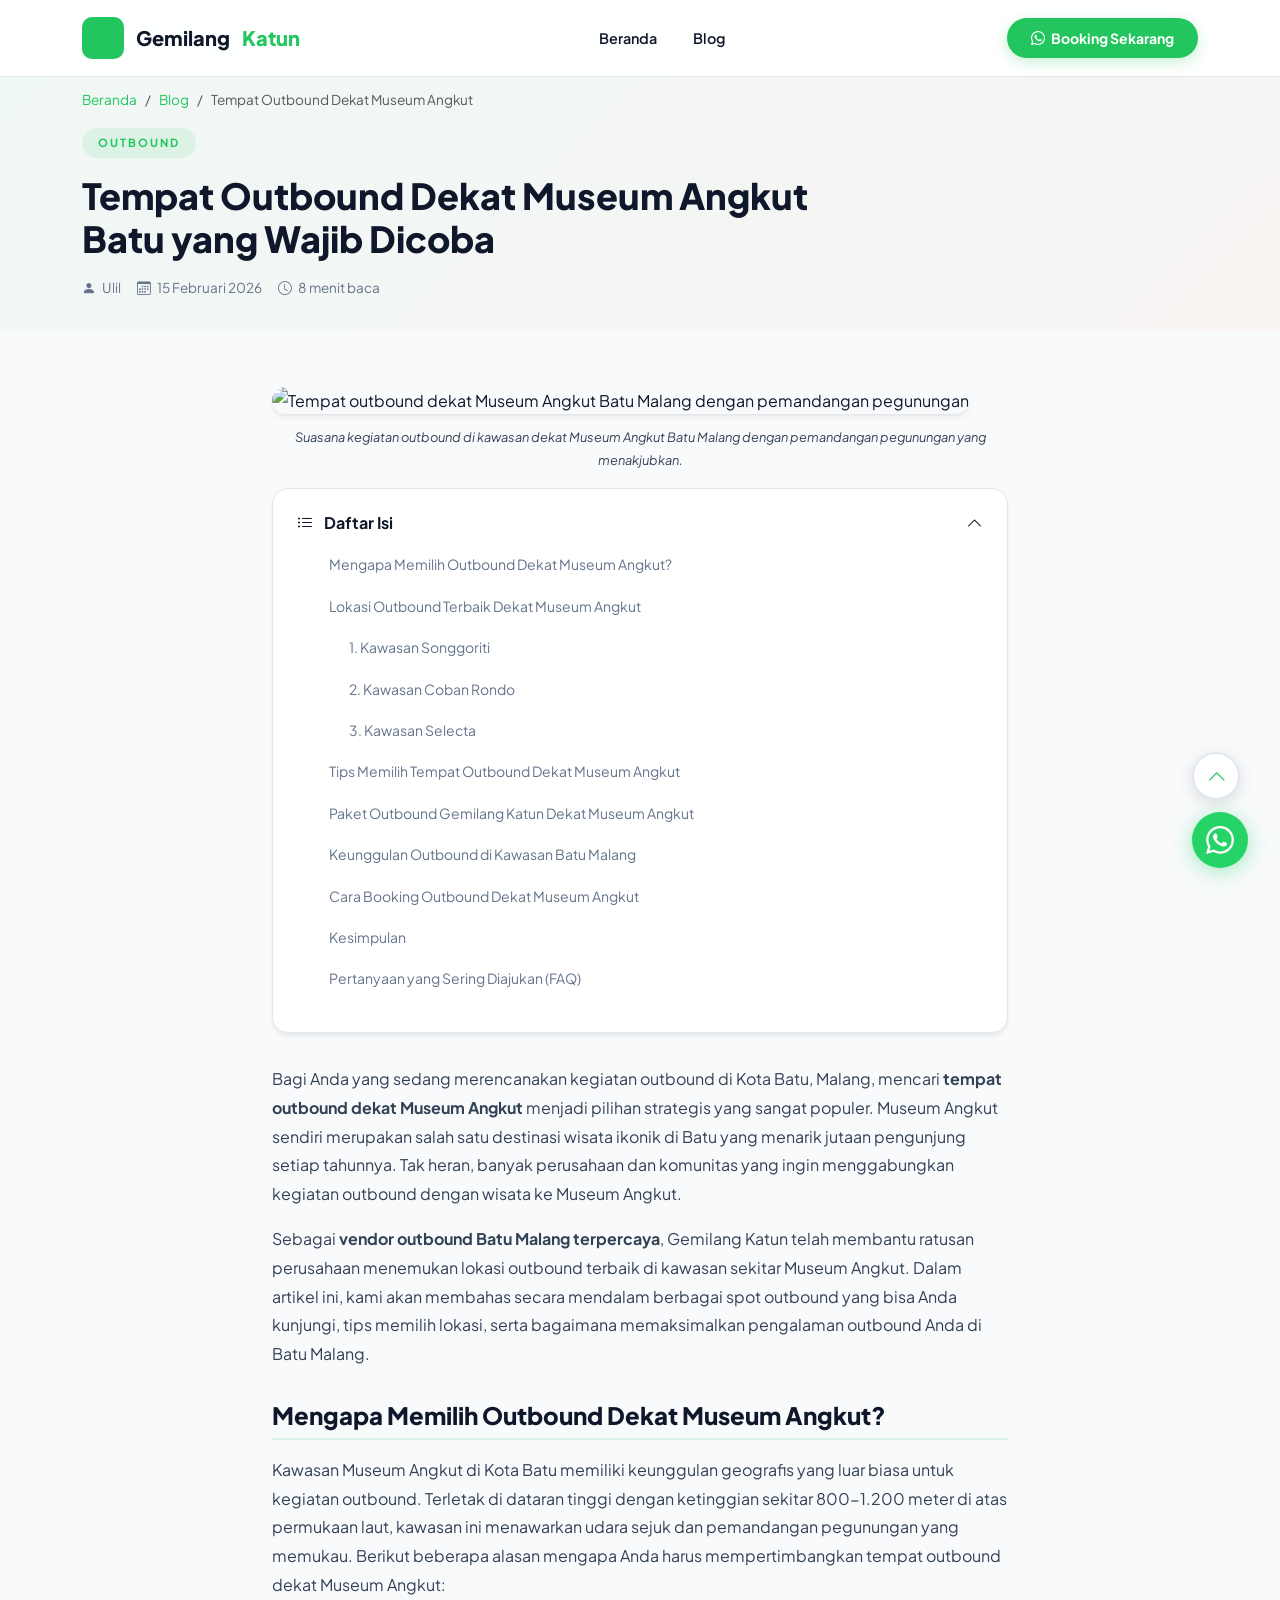
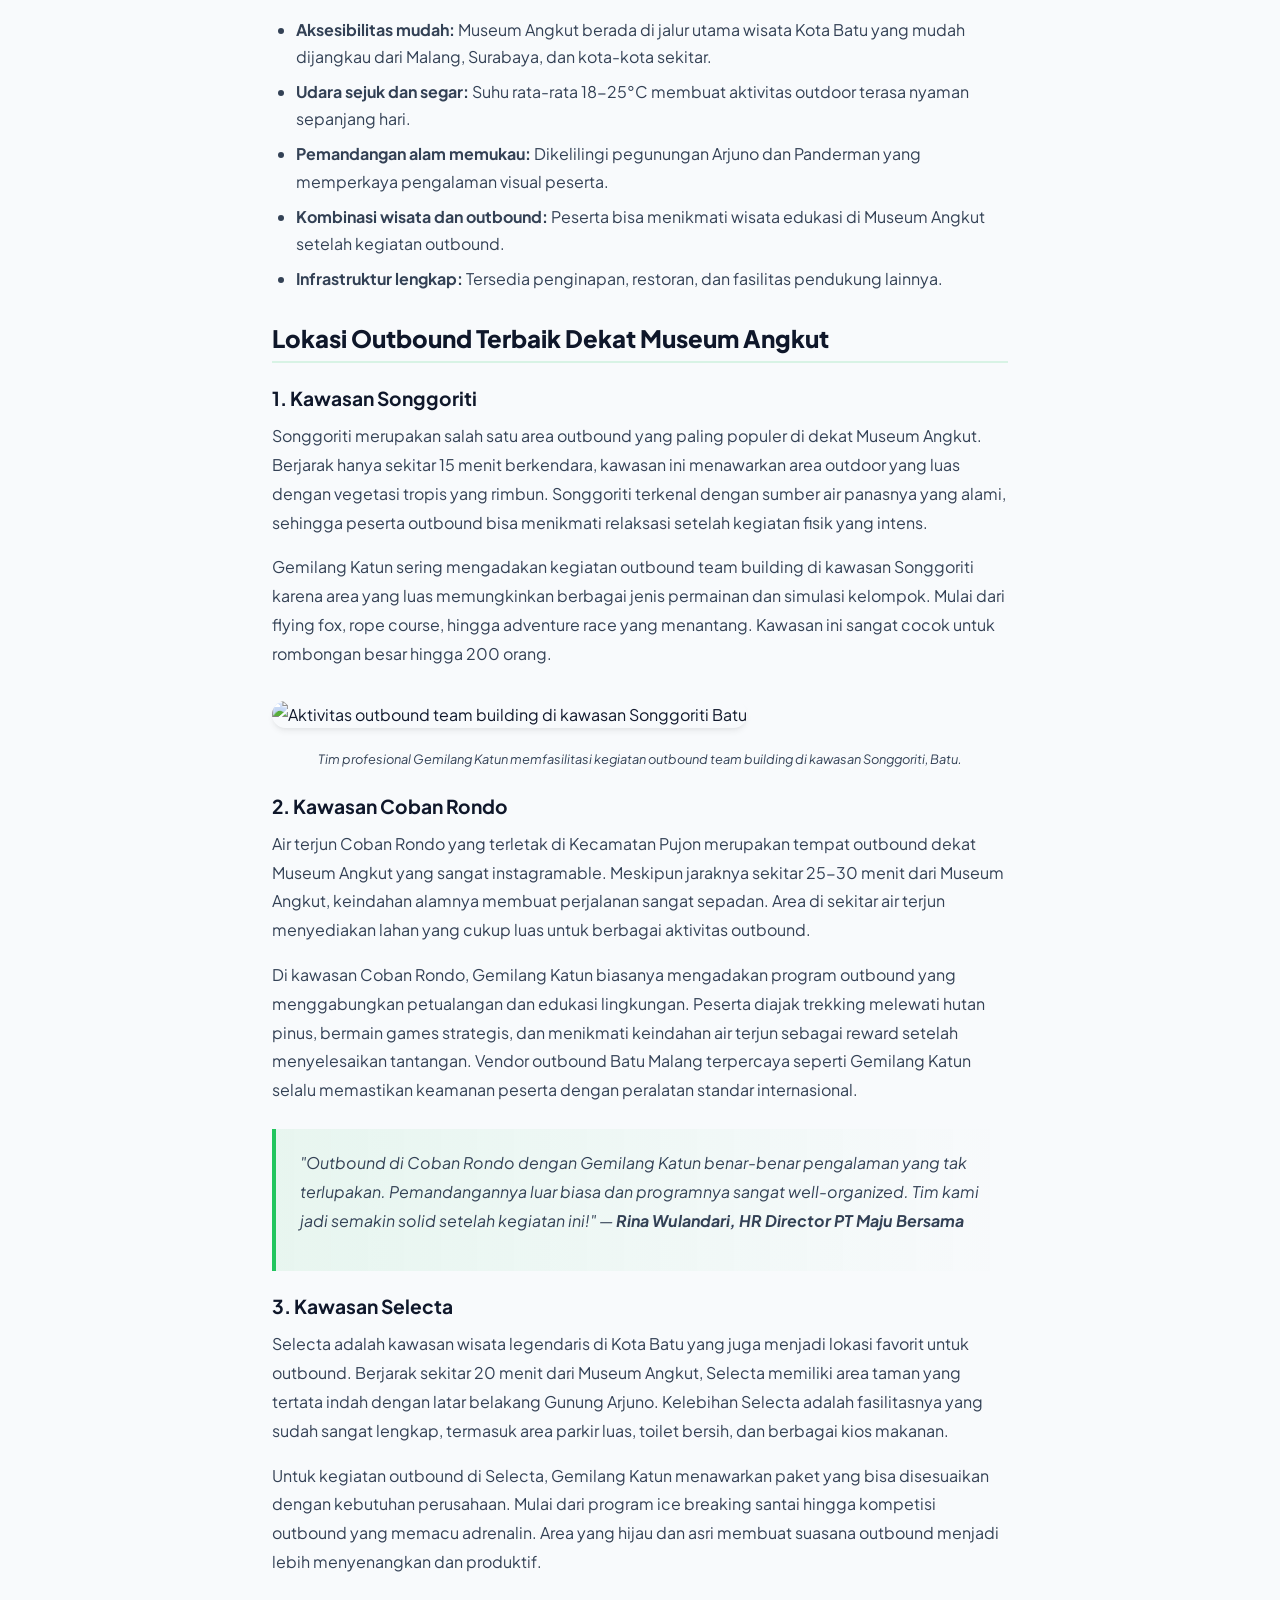
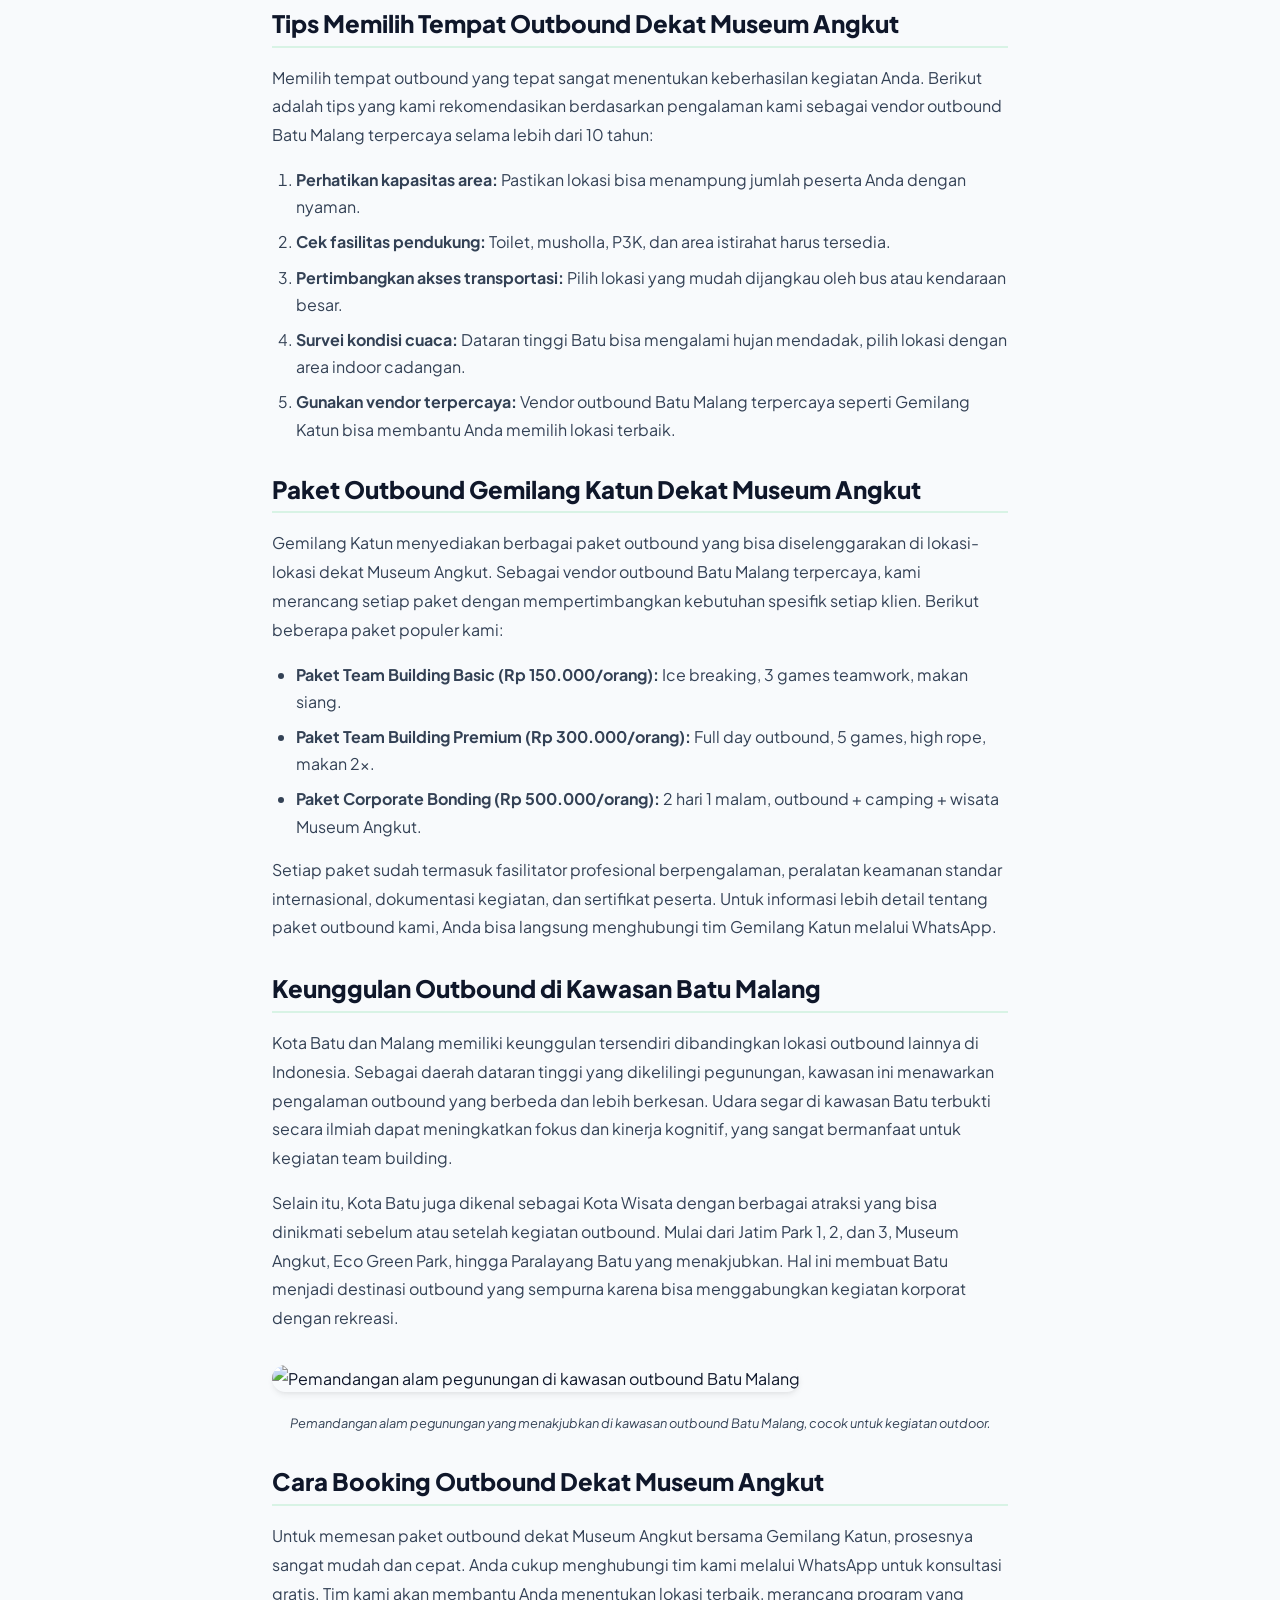
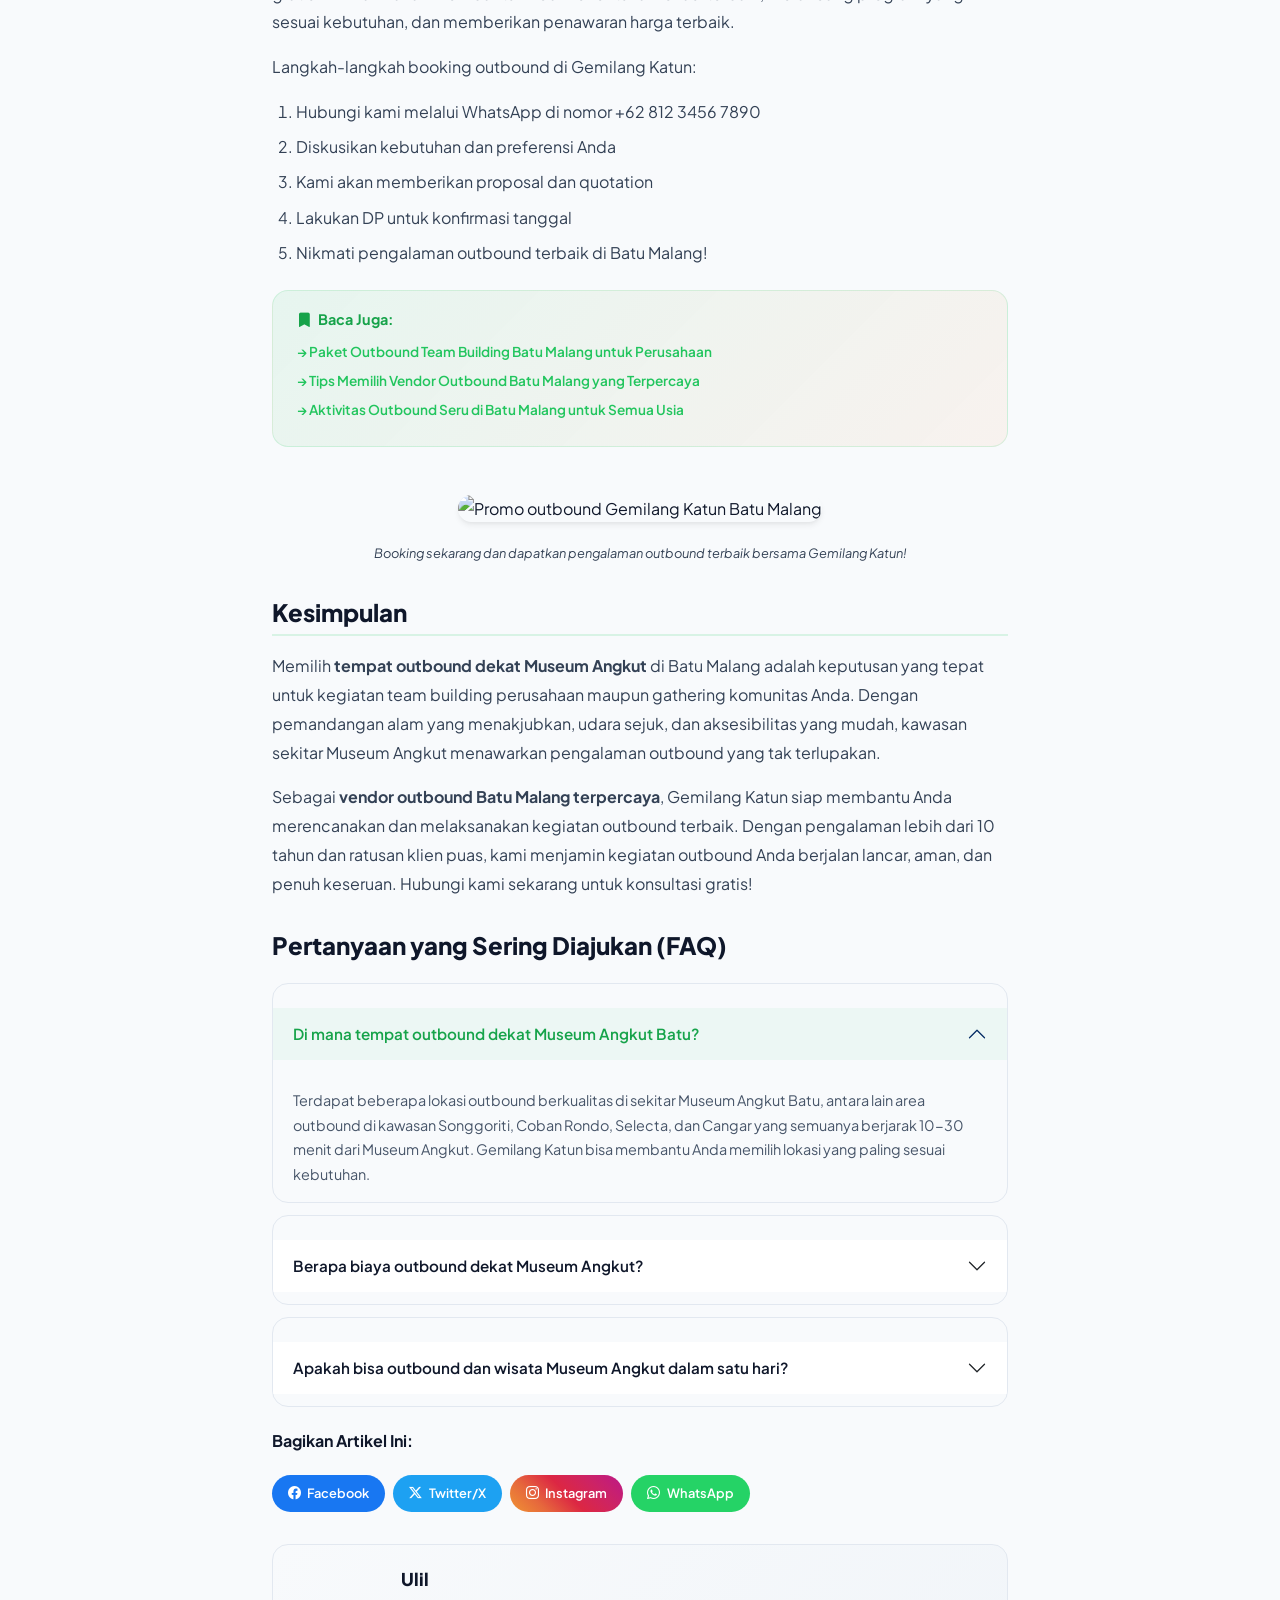
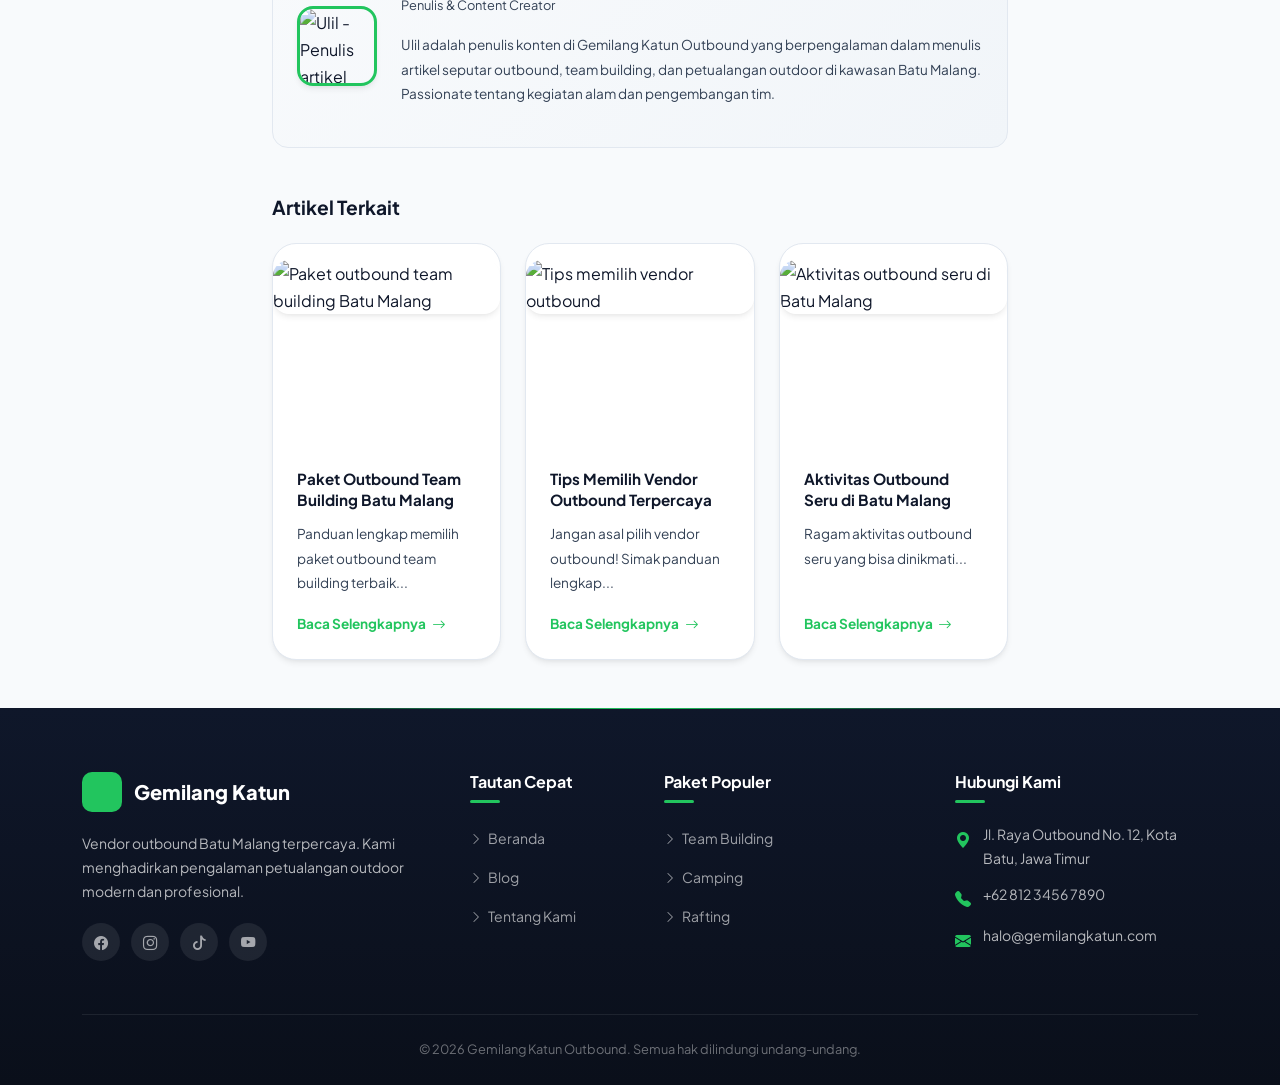
==== artikel-1.html @ aa8f5e23 "Add files via upload" ====
<!DOCTYPE html>
<html lang="id">

<head>
    <meta charset="utf-8" />
    <meta name="viewport" content="width=device-width, initial-scale=1.0" />
    <title>Tempat Outbound Dekat Museum Angkut Batu yang Wajib Dicoba - Gemilang Katun</title>
    <meta name="description"
        content="Temukan tempat outbound dekat Museum Angkut Batu Malang terbaik dengan pemandangan indah, fasilitas lengkap, dan harga terjangkau. Panduan lengkap dari vendor outbound terpercaya." />
    <meta name="keywords"
        content="tempat outbound dekat museum angkut, outbound batu malang, vendor outbound batu malang terpercaya, lokasi outbound batu" />
    <meta name="author" content="Ulil" />
    <meta name="robots" content="index, follow, max-image-preview:large, max-snippet:-1" />
    <link rel="canonical" href="https://www.gemilangkatun.com/artikel-1.html" />

    <meta property="og:type" content="article" />
    <meta property="og:title" content="Tempat Outbound Dekat Museum Angkut Batu yang Wajib Dicoba" />
    <meta property="og:description"
        content="Temukan tempat outbound dekat Museum Angkut Batu Malang terbaik dengan pemandangan indah dan fasilitas lengkap." />
    <meta property="og:url" content="https://www.gemilangkatun.com/artikel-1.html" />
    <meta property="og:site_name" content="Gemilang Katun Outbound" />
    <meta property="og:image"
        content="https://lh3.googleusercontent.com/aida-public/[base64]" />
    <meta property="og:locale" content="id_ID" />
    <meta property="article:published_time" content="2026-02-15" />
    <meta property="article:author" content="Ulil" />
    <meta property="article:section" content="Outbound" />

    <meta name="twitter:card" content="summary_large_image" />
    <meta name="twitter:title" content="Tempat Outbound Dekat Museum Angkut Batu yang Wajib Dicoba" />
    <meta name="twitter:description" content="Temukan tempat outbound dekat Museum Angkut Batu Malang terbaik." />

    <link rel="icon" type="image/svg+xml"
        href="data:image/svg+xml,<svg xmlns='http://www.w3.org/2000/svg' viewBox='0 0 100 100'><rect rx='20' width='100' height='100' fill='%2322c55e'/><text x='50' y='72' font-size='60' text-anchor='middle' fill='white' font-family='sans-serif' font-weight='bold'>GK</text></svg>" />
    <link rel="preconnect" href="https://fonts.googleapis.com" />
    <link rel="preconnect" href="https://fonts.gstatic.com" crossorigin />
    <link href="https://cdn.jsdelivr.net/npm/bootstrap@5.3.3/dist/css/bootstrap.min.css" rel="stylesheet" />
    <link href="https://cdn.jsdelivr.net/npm/bootstrap-icons@1.11.3/font/bootstrap-icons.min.css" rel="stylesheet" />
    <link href="https://fonts.googleapis.com/css2?family=Plus+Jakarta+Sans:wght@400;500;600;700;800&display=swap"
        rel="stylesheet" />
    <link href="style.css" rel="stylesheet" />

    <script type="application/ld+json">
    {
        "@context": "https://schema.org",
        "@type": "Article",
        "headline": "Tempat Outbound Dekat Museum Angkut Batu yang Wajib Dicoba",
        "description": "Temukan tempat outbound dekat Museum Angkut Batu Malang terbaik dengan pemandangan indah, fasilitas lengkap, dan harga terjangkau.",
        "image": "https://lh3.googleusercontent.com/aida-public/[base64]",
        "author": {"@type": "Person", "name": "Ulil"},
        "publisher": {
            "@type": "Organization",
            "name": "Gemilang Katun Outbound",
            "logo": {"@type": "ImageObject", "url": "https://www.gemilangkatun.com/logo.png"}
        },
        "datePublished": "2026-02-15",
        "dateModified": "2026-03-01",
        "mainEntityOfPage": {"@type": "WebPage", "@id": "https://www.gemilangkatun.com/artikel-1.html"}
    }
    </script>
    <script type="application/ld+json">
    {
        "@context": "https://schema.org",
        "@type": "FAQPage",
        "mainEntity": [
            {"@type": "Question", "name": "Di mana tempat outbound dekat Museum Angkut Batu?", "acceptedAnswer": {"@type": "Answer", "text": "Terdapat beberapa lokasi outbound berkualitas di sekitar Museum Angkut Batu, antara lain area outbound di kawasan Songgoriti, Coban Rondo, Selecta, dan Cangar yang semuanya berjarak 10-30 menit dari Museum Angkut."}},
            {"@type": "Question", "name": "Berapa biaya outbound dekat Museum Angkut?", "acceptedAnswer": {"@type": "Answer", "text": "Biaya outbound bervariasi mulai Rp 150.000 - Rp 500.000 per orang tergantung paket dan fasilitas yang dipilih. Gemilang Katun menyediakan paket custom sesuai budget Anda."}},
            {"@type": "Question", "name": "Apakah bisa outbound dan wisata Museum Angkut dalam satu hari?", "acceptedAnswer": {"@type": "Answer", "text": "Sangat bisa! Anda dapat menggabungkan kegiatan outbound di pagi hari dan kunjungan ke Museum Angkut di sore hari. Gemilang Katun bisa mengatur itinerary lengkap untuk Anda."}}
        ]
    }
    </script>
    <script type="application/ld+json">
    {
        "@context": "https://schema.org",
        "@type": "BreadcrumbList",
        "itemListElement": [
            {"@type": "ListItem", "position": 1, "name": "Beranda", "item": "https://www.gemilangkatun.com/"},
            {"@type": "ListItem", "position": 2, "name": "Blog", "item": "https://www.gemilangkatun.com/blog.html"},
            {"@type": "ListItem", "position": 3, "name": "Tempat Outbound Dekat Museum Angkut Batu"}
        ]
    }
    </script>
</head>

<body>
    <!-- NAVBAR -->
    <nav class="navbar navbar-expand-lg navbar-light navbar-custom fixed-top" id="mainNavbar">
        <div class="container">
            <a class="navbar-brand navbar-brand-custom" href="index.html">
                <span class="navbar-brand-icon"><i class="bi bi-mountain"></i></span>
                Gemilang <span class="brand-accent">Katun</span>
            </a>
            <button class="navbar-toggler border-0" type="button" data-bs-toggle="collapse" data-bs-target="#navbarNav">
                <span class="navbar-toggler-icon"></span>
            </button>
            <div class="collapse navbar-collapse justify-content-center" id="navbarNav">
                <ul class="navbar-nav gap-1">
                    <li class="nav-item"><a class="nav-link" href="index.html">Beranda</a></li>
                    <li class="nav-item"><a class="nav-link" href="blog.html">Blog</a></li>
                </ul>
            </div>
            <div class="d-none d-lg-block">
                <a href="https://wa.me/6281234567890?text=Halo%20Gemilang%20Katun%2C%20saya%20ingin%20booking%20outbound"
                    class="btn btn-booking" target="_blank" rel="noopener"><i class="bi bi-whatsapp me-1"></i> Booking
                    Sekarang</a>
            </div>
        </div>
    </nav>

    <!-- BREADCRUMB -->
    <section class="article-header-section">
        <div class="container">
            <nav aria-label="breadcrumb">
                <ol class="breadcrumb mb-3" style="font-size:.85rem;">
                    <li class="breadcrumb-item"><a href="index.html" style="color:var(--primary);">Beranda</a></li>
                    <li class="breadcrumb-item"><a href="blog.html" style="color:var(--primary);">Blog</a></li>
                    <li class="breadcrumb-item active" aria-current="page">Tempat Outbound Dekat Museum Angkut</li>
                </ol>
            </nav>
            <span class="section-label">OUTBOUND</span>
            <h1 class="section-title" style="font-size:2.25rem;max-width:800px;">Tempat Outbound Dekat Museum Angkut
                Batu yang Wajib Dicoba</h1>
            <div class="d-flex flex-wrap align-items-center gap-3 mt-3"
                style="font-size:.85rem;color:var(--text-muted);">
                <span><i class="bi bi-person-fill me-1"></i> Ulil</span>
                <span><i class="bi bi-calendar3 me-1"></i> 15 Februari 2026</span>
                <span><i class="bi bi-clock me-1"></i> 8 menit baca</span>
            </div>
        </div>
    </section>

    <!-- ARTICLE CONTENT -->
    <article class="article-content">
        <div class="container">
            <div class="row justify-content-center">
                <div class="col-lg-8">
                    <!-- Featured Image -->
                    <img src="https://lh3.googleusercontent.com/aida-public/[base64]"
                        alt="Tempat outbound dekat Museum Angkut Batu Malang dengan pemandangan pegunungan"
                        class="article-featured-img w-100 mb-2" loading="eager" width="800" height="480" />
                    <p class="article-img-desc">Suasana kegiatan outbound di kawasan dekat Museum Angkut Batu Malang
                        dengan pemandangan pegunungan yang menakjubkan.</p>

                    <!-- TOC -->
                    <div class="toc-wrapper">
                        <button class="toc-toggle" type="button" data-bs-toggle="collapse" data-bs-target="#tocContent"
                            aria-expanded="true">
                            <span><i class="bi bi-list-ul me-2"></i> Daftar Isi</span>
                            <i class="bi bi-chevron-up"></i>
                        </button>
                        <div class="collapse show" id="tocContent">
                            <ul class="toc-list" id="tocList"></ul>
                        </div>
                    </div>

                    <!-- Konten Artikel -->
                    <p>Bagi Anda yang sedang merencanakan kegiatan outbound di Kota Batu, Malang, mencari <strong>tempat
                            outbound dekat Museum Angkut</strong> menjadi pilihan strategis yang sangat populer. Museum
                        Angkut sendiri merupakan salah satu destinasi wisata ikonik di Batu yang menarik jutaan
                        pengunjung setiap tahunnya. Tak heran, banyak perusahaan dan komunitas yang ingin menggabungkan
                        kegiatan outbound dengan wisata ke Museum Angkut.</p>

                    <p>Sebagai <strong>vendor outbound Batu Malang terpercaya</strong>, Gemilang Katun telah membantu
                        ratusan perusahaan menemukan lokasi outbound terbaik di kawasan sekitar Museum Angkut. Dalam
                        artikel ini, kami akan membahas secara mendalam berbagai spot outbound yang bisa Anda kunjungi,
                        tips memilih lokasi, serta bagaimana memaksimalkan pengalaman outbound Anda di Batu Malang.</p>

                    <h2 id="mengapa-outbound-dekat-museum-angkut">Mengapa Memilih Outbound Dekat Museum Angkut?</h2>

                    <p>Kawasan Museum Angkut di Kota Batu memiliki keunggulan geografis yang luar biasa untuk kegiatan
                        outbound. Terletak di dataran tinggi dengan ketinggian sekitar 800-1.200 meter di atas permukaan
                        laut, kawasan ini menawarkan udara sejuk dan pemandangan pegunungan yang memukau. Berikut
                        beberapa alasan mengapa Anda harus mempertimbangkan tempat outbound dekat Museum Angkut:</p>

                    <ul>
                        <li><strong>Aksesibilitas mudah:</strong> Museum Angkut berada di jalur utama wisata Kota Batu
                            yang mudah dijangkau dari Malang, Surabaya, dan kota-kota sekitar.</li>
                        <li><strong>Udara sejuk dan segar:</strong> Suhu rata-rata 18-25°C membuat aktivitas outdoor
                            terasa nyaman sepanjang hari.</li>
                        <li><strong>Pemandangan alam memukau:</strong> Dikelilingi pegunungan Arjuno dan Panderman yang
                            memperkaya pengalaman visual peserta.</li>
                        <li><strong>Kombinasi wisata dan outbound:</strong> Peserta bisa menikmati wisata edukasi di
                            Museum Angkut setelah kegiatan outbound.</li>
                        <li><strong>Infrastruktur lengkap:</strong> Tersedia penginapan, restoran, dan fasilitas
                            pendukung lainnya.</li>
                    </ul>

                    <h2 id="lokasi-outbound-terbaik">Lokasi Outbound Terbaik Dekat Museum Angkut</h2>

                    <h3 id="kawasan-songgoriti">1. Kawasan Songgoriti</h3>

                    <p>Songgoriti merupakan salah satu area outbound yang paling populer di dekat Museum Angkut.
                        Berjarak hanya sekitar 15 menit berkendara, kawasan ini menawarkan area outdoor yang luas dengan
                        vegetasi tropis yang rimbun. Songgoriti terkenal dengan sumber air panasnya yang alami, sehingga
                        peserta outbound bisa menikmati relaksasi setelah kegiatan fisik yang intens.</p>

                    <p>Gemilang Katun sering mengadakan kegiatan outbound team building di kawasan Songgoriti karena
                        area yang luas memungkinkan berbagai jenis permainan dan simulasi kelompok. Mulai dari flying
                        fox, rope course, hingga adventure race yang menantang. Kawasan ini sangat cocok untuk rombongan
                        besar hingga 200 orang.</p>

                    <img src="https://lh3.googleusercontent.com/aida-public/[base64]"
                        alt="Aktivitas outbound team building di kawasan Songgoriti Batu" class="w-100" loading="lazy"
                        width="800" height="400" />
                    <p class="article-img-desc">Tim profesional Gemilang Katun memfasilitasi kegiatan outbound team
                        building di kawasan Songgoriti, Batu.</p>

                    <h3 id="kawasan-coban-rondo">2. Kawasan Coban Rondo</h3>

                    <p>Air terjun Coban Rondo yang terletak di Kecamatan Pujon merupakan tempat outbound dekat Museum
                        Angkut yang sangat instagramable. Meskipun jaraknya sekitar 25-30 menit dari Museum Angkut,
                        keindahan alamnya membuat perjalanan sangat sepadan. Area di sekitar air terjun menyediakan
                        lahan yang cukup luas untuk berbagai aktivitas outbound.</p>

                    <p>Di kawasan Coban Rondo, Gemilang Katun biasanya mengadakan program outbound yang menggabungkan
                        petualangan dan edukasi lingkungan. Peserta diajak trekking melewati hutan pinus, bermain games
                        strategis, dan menikmati keindahan air terjun sebagai reward setelah menyelesaikan tantangan.
                        Vendor outbound Batu Malang terpercaya seperti Gemilang Katun selalu memastikan keamanan peserta
                        dengan peralatan standar internasional.</p>

                    <blockquote>
                        <p>"Outbound di Coban Rondo dengan Gemilang Katun benar-benar pengalaman yang tak terlupakan.
                            Pemandangannya luar biasa dan programnya sangat well-organized. Tim kami jadi semakin solid
                            setelah kegiatan ini!" — <strong>Rina Wulandari, HR Director PT Maju Bersama</strong></p>
                    </blockquote>

                    <h3 id="kawasan-selecta">3. Kawasan Selecta</h3>

                    <p>Selecta adalah kawasan wisata legendaris di Kota Batu yang juga menjadi lokasi favorit untuk
                        outbound. Berjarak sekitar 20 menit dari Museum Angkut, Selecta memiliki area taman yang tertata
                        indah dengan latar belakang Gunung Arjuno. Kelebihan Selecta adalah fasilitasnya yang sudah
                        sangat lengkap, termasuk area parkir luas, toilet bersih, dan berbagai kios makanan.</p>

                    <p>Untuk kegiatan outbound di Selecta, Gemilang Katun menawarkan paket yang bisa disesuaikan dengan
                        kebutuhan perusahaan. Mulai dari program ice breaking santai hingga kompetisi outbound yang
                        memacu adrenalin. Area yang hijau dan asri membuat suasana outbound menjadi lebih menyenangkan
                        dan produktif.</p>

                    <h2 id="tips-memilih-tempat-outbound">Tips Memilih Tempat Outbound Dekat Museum Angkut</h2>

                    <p>Memilih tempat outbound yang tepat sangat menentukan keberhasilan kegiatan Anda. Berikut adalah
                        tips yang kami rekomendasikan berdasarkan pengalaman kami sebagai vendor outbound Batu Malang
                        terpercaya selama lebih dari 10 tahun:</p>

                    <ol>
                        <li><strong>Perhatikan kapasitas area:</strong> Pastikan lokasi bisa menampung jumlah peserta
                            Anda dengan nyaman.</li>
                        <li><strong>Cek fasilitas pendukung:</strong> Toilet, musholla, P3K, dan area istirahat harus
                            tersedia.</li>
                        <li><strong>Pertimbangkan akses transportasi:</strong> Pilih lokasi yang mudah dijangkau oleh
                            bus atau kendaraan besar.</li>
                        <li><strong>Survei kondisi cuaca:</strong> Dataran tinggi Batu bisa mengalami hujan mendadak,
                            pilih lokasi dengan area indoor cadangan.</li>
                        <li><strong>Gunakan vendor terpercaya:</strong> Vendor outbound Batu Malang terpercaya seperti
                            Gemilang Katun bisa membantu Anda memilih lokasi terbaik.</li>
                    </ol>

                    <h2 id="paket-outbound-gemilang-katun">Paket Outbound Gemilang Katun Dekat Museum Angkut</h2>

                    <p>Gemilang Katun menyediakan berbagai paket outbound yang bisa diselenggarakan di lokasi-lokasi
                        dekat Museum Angkut. Sebagai vendor outbound Batu Malang terpercaya, kami merancang setiap paket
                        dengan mempertimbangkan kebutuhan spesifik setiap klien. Berikut beberapa paket populer kami:
                    </p>

                    <ul>
                        <li><strong>Paket Team Building Basic (Rp 150.000/orang):</strong> Ice breaking, 3 games
                            teamwork, makan siang.</li>
                        <li><strong>Paket Team Building Premium (Rp 300.000/orang):</strong> Full day outbound, 5 games,
                            high rope, makan 2x.</li>
                        <li><strong>Paket Corporate Bonding (Rp 500.000/orang):</strong> 2 hari 1 malam, outbound +
                            camping + wisata Museum Angkut.</li>
                    </ul>

                    <p>Setiap paket sudah termasuk fasilitator profesional berpengalaman, peralatan keamanan standar
                        internasional, dokumentasi kegiatan, dan sertifikat peserta. Untuk informasi lebih detail
                        tentang paket outbound kami, Anda bisa langsung menghubungi tim Gemilang Katun melalui WhatsApp.
                    </p>

                    <h2 id="keunggulan-outbound-batu">Keunggulan Outbound di Kawasan Batu Malang</h2>

                    <p>Kota Batu dan Malang memiliki keunggulan tersendiri dibandingkan lokasi outbound lainnya di
                        Indonesia. Sebagai daerah dataran tinggi yang dikelilingi pegunungan, kawasan ini menawarkan
                        pengalaman outbound yang berbeda dan lebih berkesan. Udara segar di kawasan Batu terbukti secara
                        ilmiah dapat meningkatkan fokus dan kinerja kognitif, yang sangat bermanfaat untuk kegiatan team
                        building.</p>

                    <p>Selain itu, Kota Batu juga dikenal sebagai Kota Wisata dengan berbagai atraksi yang bisa
                        dinikmati sebelum atau setelah kegiatan outbound. Mulai dari Jatim Park 1, 2, dan 3, Museum
                        Angkut, Eco Green Park, hingga Paralayang Batu yang menakjubkan. Hal ini membuat Batu menjadi
                        destinasi outbound yang sempurna karena bisa menggabungkan kegiatan korporat dengan rekreasi.
                    </p>

                    <img src="https://lh3.googleusercontent.com/aida-public/[base64]"
                        alt="Pemandangan alam pegunungan di kawasan outbound Batu Malang" class="w-100" loading="lazy"
                        width="800" height="400" />
                    <p class="article-img-desc">Pemandangan alam pegunungan yang menakjubkan di kawasan outbound Batu
                        Malang, cocok untuk kegiatan outdoor.</p>

                    <h2 id="cara-booking-outbound">Cara Booking Outbound Dekat Museum Angkut</h2>

                    <p>Untuk memesan paket outbound dekat Museum Angkut bersama Gemilang Katun, prosesnya sangat mudah
                        dan cepat. Anda cukup menghubungi tim kami melalui WhatsApp untuk konsultasi gratis. Tim kami
                        akan membantu Anda menentukan lokasi terbaik, merancang program yang sesuai kebutuhan, dan
                        memberikan penawaran harga terbaik.</p>

                    <p>Langkah-langkah booking outbound di Gemilang Katun:</p>
                    <ol>
                        <li>Hubungi kami melalui WhatsApp di nomor +62 812 3456 7890</li>
                        <li>Diskusikan kebutuhan dan preferensi Anda</li>
                        <li>Kami akan memberikan proposal dan quotation</li>
                        <li>Lakukan DP untuk konfirmasi tanggal</li>
                        <li>Nikmati pengalaman outbound terbaik di Batu Malang!</li>
                    </ol>

                    <!-- Baca Juga -->
                    <div class="baca-juga-box">
                        <h4><i class="bi bi-bookmark-fill me-1"></i> Baca Juga:</h4>
                        <a href="artikel-2.html">→ Paket Outbound Team Building Batu Malang untuk Perusahaan</a>
                        <a href="artikel-3.html">→ Tips Memilih Vendor Outbound Batu Malang yang Terpercaya</a>
                        <a href="artikel-4.html">→ Aktivitas Outbound Seru di Batu Malang untuk Semua Usia</a>
                    </div>

                    <!-- Promo GIF -->
                    <div class="promo-gif-wrap">
                        <img src="https://media.giphy.com/media/3o7btPCcdNniyf0ArS/giphy.gif"
                            alt="Promo outbound Gemilang Katun Batu Malang" loading="lazy" width="480" height="270" />
                        <p class="article-img-desc">Booking sekarang dan dapatkan pengalaman outbound terbaik bersama
                            Gemilang Katun!</p>
                    </div>

                    <h2 id="kesimpulan">Kesimpulan</h2>

                    <p>Memilih <strong>tempat outbound dekat Museum Angkut</strong> di Batu Malang adalah keputusan yang
                        tepat untuk kegiatan team building perusahaan maupun gathering komunitas Anda. Dengan
                        pemandangan alam yang menakjubkan, udara sejuk, dan aksesibilitas yang mudah, kawasan sekitar
                        Museum Angkut menawarkan pengalaman outbound yang tak terlupakan.</p>

                    <p>Sebagai <strong>vendor outbound Batu Malang terpercaya</strong>, Gemilang Katun siap membantu
                        Anda merencanakan dan melaksanakan kegiatan outbound terbaik. Dengan pengalaman lebih dari 10
                        tahun dan ratusan klien puas, kami menjamin kegiatan outbound Anda berjalan lancar, aman, dan
                        penuh keseruan. Hubungi kami sekarang untuk konsultasi gratis!</p>

                    <!-- FAQ -->
                    <div class="faq-section">
                        <h2 id="faq" class="border-0">Pertanyaan yang Sering Diajukan (FAQ)</h2>
                        <div class="accordion" id="faqAccordion">
                            <div class="faq-item">
                                <h3 class="accordion-header">
                                    <button class="accordion-button" type="button" data-bs-toggle="collapse"
                                        data-bs-target="#faq1">Di mana tempat outbound dekat Museum Angkut
                                        Batu?</button>
                                </h3>
                                <div id="faq1" class="accordion-collapse collapse show" data-bs-parent="#faqAccordion">
                                    <div class="accordion-body">Terdapat beberapa lokasi outbound berkualitas di sekitar
                                        Museum Angkut Batu, antara lain area outbound di kawasan Songgoriti, Coban
                                        Rondo, Selecta, dan Cangar yang semuanya berjarak 10-30 menit dari Museum
                                        Angkut. Gemilang Katun bisa membantu Anda memilih lokasi yang paling sesuai
                                        kebutuhan.</div>
                                </div>
                            </div>
                            <div class="faq-item">
                                <h3 class="accordion-header">
                                    <button class="accordion-button collapsed" type="button" data-bs-toggle="collapse"
                                        data-bs-target="#faq2">Berapa biaya outbound dekat Museum Angkut?</button>
                                </h3>
                                <div id="faq2" class="accordion-collapse collapse" data-bs-parent="#faqAccordion">
                                    <div class="accordion-body">Biaya outbound bervariasi mulai Rp 150.000 - Rp 500.000
                                        per orang tergantung paket dan fasilitas yang dipilih. Gemilang Katun
                                        menyediakan paket custom sesuai budget Anda. Hubungi kami via WhatsApp untuk
                                        penawaran terbaik.</div>
                                </div>
                            </div>
                            <div class="faq-item">
                                <h3 class="accordion-header">
                                    <button class="accordion-button collapsed" type="button" data-bs-toggle="collapse"
                                        data-bs-target="#faq3">Apakah bisa outbound dan wisata Museum Angkut dalam satu
                                        hari?</button>
                                </h3>
                                <div id="faq3" class="accordion-collapse collapse" data-bs-parent="#faqAccordion">
                                    <div class="accordion-body">Sangat bisa! Anda dapat menggabungkan kegiatan outbound
                                        di pagi hari dan kunjungan ke Museum Angkut di sore hari. Gemilang Katun bisa
                                        mengatur itinerary lengkap untuk Anda agar waktu lebih efisien dan semua
                                        aktivitas berjalan lancar.</div>
                                </div>
                            </div>
                        </div>
                    </div>

                    <!-- Share Buttons -->
                    <h3 class="mt-4 mb-3" style="font-size:1rem;">Bagikan Artikel Ini:</h3>
                    <div class="share-btns">
                        <a href="https://www.facebook.com/sharer/sharer.php?u=https://www.gemilangkatun.com/artikel-1.html"
                            target="_blank" rel="noopener" class="share-fb"><i class="bi bi-facebook"></i> Facebook</a>
                        <a href="https://twitter.com/intent/tweet?url=https://www.gemilangkatun.com/artikel-1.html&text=Tempat+Outbound+Dekat+Museum+Angkut+Batu"
                            target="_blank" rel="noopener" class="share-tw"><i class="bi bi-twitter-x"></i>
                            Twitter/X</a>
                        <a href="https://www.instagram.com/" target="_blank" rel="noopener" class="share-ig"><i
                                class="bi bi-instagram"></i> Instagram</a>
                        <a href="https://wa.me/?text=Tempat+Outbound+Dekat+Museum+Angkut+Batu+https://www.gemilangkatun.com/artikel-1.html"
                            target="_blank" rel="noopener" class="share-wa"><i class="bi bi-whatsapp"></i> WhatsApp</a>
                    </div>

                    <!-- Author -->
                    <div class="author-card">
                        <img src="https://ui-avatars.com/api/?name=Ulil&background=22c55e&color=fff&size=160&bold=true"
                            alt="Ulil - Penulis artikel outbound Gemilang Katun" class="author-avatar" loading="lazy"
                            width="80" height="80" />
                        <div>
                            <h4 class="author-name">Ulil</h4>
                            <p class="author-role">Penulis &amp; Content Creator</p>
                            <p class="author-bio">Ulil adalah penulis konten di Gemilang Katun Outbound yang
                                berpengalaman dalam menulis artikel seputar outbound, team building, dan petualangan
                                outdoor di kawasan Batu Malang. Passionate tentang kegiatan alam dan pengembangan tim.
                            </p>
                        </div>
                    </div>

                    <!-- Artikel Terkait -->
                    <h3 class="mt-5 mb-4 fw-bold">Artikel Terkait</h3>
                    <div class="row g-4 related-articles">
                        <div class="col-md-4">
                            <div class="article-card">
                                <div class="article-card-img-wrap">
                                    <img src="https://lh3.googleusercontent.com/aida-public/[base64]"
                                        alt="Paket outbound team building Batu Malang" loading="lazy" width="300"
                                        height="180" />
                                </div>
                                <div class="article-card-body">
                                    <h4 class="article-card-title" style="font-size:.95rem;">Paket Outbound Team
                                        Building Batu Malang</h4>
                                    <p class="article-card-excerpt">Panduan lengkap memilih paket outbound team building
                                        terbaik...</p>
                                    <a href="artikel-2.html" class="article-read-more">Baca Selengkapnya <i
                                            class="bi bi-arrow-right"></i></a>
                                </div>
                            </div>
                        </div>
                        <div class="col-md-4">
                            <div class="article-card">
                                <div class="article-card-img-wrap">
                                    <img src="https://lh3.googleusercontent.com/aida-public/[base64]"
                                        alt="Tips memilih vendor outbound" loading="lazy" width="300" height="180" />
                                </div>
                                <div class="article-card-body">
                                    <h4 class="article-card-title" style="font-size:.95rem;">Tips Memilih Vendor
                                        Outbound Terpercaya</h4>
                                    <p class="article-card-excerpt">Jangan asal pilih vendor outbound! Simak panduan
                                        lengkap...</p>
                                    <a href="artikel-3.html" class="article-read-more">Baca Selengkapnya <i
                                            class="bi bi-arrow-right"></i></a>
                                </div>
                            </div>
                        </div>
                        <div class="col-md-4">
                            <div class="article-card">
                                <div class="article-card-img-wrap">
                                    <img src="https://lh3.googleusercontent.com/aida-public/[base64]"
                                        alt="Aktivitas outbound seru di Batu Malang" loading="lazy" width="300"
                                        height="180" />
                                </div>
                                <div class="article-card-body">
                                    <h4 class="article-card-title" style="font-size:.95rem;">Aktivitas Outbound Seru di
                                        Batu Malang</h4>
                                    <p class="article-card-excerpt">Ragam aktivitas outbound seru yang bisa dinikmati...
                                    </p>
                                    <a href="artikel-4.html" class="article-read-more">Baca Selengkapnya <i
                                            class="bi bi-arrow-right"></i></a>
                                </div>
                            </div>
                        </div>
                    </div>

                </div>
            </div>
        </div>
    </article>

    <!-- FOOTER -->
    <footer class="footer-custom">
        <div class="container">
            <div class="row g-4 g-lg-5">
                <div class="col-lg-4">
                    <div class="footer-brand">
                        <span class="footer-brand-icon"><i class="bi bi-mountain"></i></span>
                        <span class="footer-brand-text">Gemilang Katun</span>
                    </div>
                    <p class="footer-desc">Vendor outbound Batu Malang terpercaya. Kami menghadirkan pengalaman
                        petualangan outdoor modern dan profesional.</p>
                    <div class="footer-social">
                        <a href="https://www.facebook.com/gemilangkatun" target="_blank" rel="noopener"
                            aria-label="Facebook"><i class="bi bi-facebook"></i></a>
                        <a href="https://www.instagram.com/gemilangkatun" target="_blank" rel="noopener"
                            aria-label="Instagram"><i class="bi bi-instagram"></i></a>
                        <a href="https://www.tiktok.com/@gemilangkatun" target="_blank" rel="noopener"
                            aria-label="TikTok"><i class="bi bi-tiktok"></i></a>
                        <a href="https://www.youtube.com/@gemilangkatun" target="_blank" rel="noopener"
                            aria-label="YouTube"><i class="bi bi-youtube"></i></a>
                    </div>
                </div>
                <div class="col-6 col-lg-2">
                    <h4 class="footer-heading">Tautan Cepat</h4>
                    <ul class="footer-links">
                        <li><a href="index.html"><i class="bi bi-chevron-right small"></i> Beranda</a></li>
                        <li><a href="blog.html"><i class="bi bi-chevron-right small"></i> Blog</a></li>
                        <li><a href="index.html#tentang-kami"><i class="bi bi-chevron-right small"></i> Tentang Kami</a>
                        </li>
                    </ul>
                </div>
                <div class="col-6 col-lg-3">
                    <h4 class="footer-heading">Paket Populer</h4>
                    <ul class="footer-links">
                        <li><a href="https://wa.me/6281234567890?text=Info%20paket%20Team%20Building" target="_blank"
                                rel="noopener"><i class="bi bi-chevron-right small"></i> Team Building</a></li>
                        <li><a href="https://wa.me/6281234567890?text=Info%20paket%20Camping" target="_blank"
                                rel="noopener"><i class="bi bi-chevron-right small"></i> Camping</a></li>
                        <li><a href="https://wa.me/6281234567890?text=Info%20paket%20Rafting" target="_blank"
                                rel="noopener"><i class="bi bi-chevron-right small"></i> Rafting</a></li>
                    </ul>
                </div>
                <div class="col-lg-3">
                    <h4 class="footer-heading">Hubungi Kami</h4>
                    <div class="footer-contact-item"><i class="bi bi-geo-alt-fill"></i><span>Jl. Raya Outbound No. 12,
                            Kota Batu, Jawa Timur</span></div>
                    <div class="footer-contact-item"><i class="bi bi-telephone-fill"></i><span>+62 812 3456 7890</span>
                    </div>
                    <div class="footer-contact-item"><i
                            class="bi bi-envelope-fill"></i><span>halo@gemilangkatun.com</span></div>
                </div>
            </div>
            <div class="footer-bottom text-center">
                <p>&copy; 2026 Gemilang Katun Outbound. Semua hak dilindungi undang-undang.</p>
            </div>
        </div>
    </footer>

    <!-- FLOATING BUTTONS -->
    <div class="floating-btns">
        <button class="btn-scroll-top" id="scrollTopBtn" onclick="window.scrollTo({top:0,behavior:'smooth'})"
            aria-label="Kembali ke atas"><i class="bi bi-chevron-up"></i></button>
        <a href="https://wa.me/6281234567890?text=Halo%20Gemilang%20Katun%2C%20saya%20ingin%20konsultasi%20outbound"
            class="btn-wa-float" target="_blank" rel="noopener" aria-label="Chat WhatsApp">
            <svg viewBox="0 0 24 24" fill="currentColor">
                <path
                    d="M17.472 14.382c-.297-.149-1.758-.867-2.03-.967-.273-.099-.471-.148-.67.15-.197.297-.767.966-.94 1.164-.173.199-.347.223-.644.075-.297-.15-1.255-.463-2.39-1.475-.883-.788-1.48-1.761-1.653-2.059-.173-.297-.018-.458.13-.606.134-.133.298-.347.446-.52.149-.174.198-.298.298-.497.099-.198.05-.371-.025-.52-.075-.149-.669-1.612-.916-2.207-.242-.579-.487-.5-.669-.51-.173-.008-.371-.01-.57-.01-.198 0-.52.074-.792.372-.272.297-1.04 1.016-1.04 2.479 0 1.462 1.065 2.875 1.213 3.074.149.198 2.096 3.2 5.077 4.487.709.306 1.262.489 1.694.625.712.227 1.36.195 1.871.118.571-.085 1.758-.719 2.006-1.413.248-.694.248-1.289.173-1.413-.074-.124-.272-.198-.57-.347m-5.421 7.403h-.004a9.87 9.87 0 01-5.031-1.378l-.361-.214-3.741.982.998-3.648-.235-.374a9.86 9.86 0 01-1.51-5.26c.001-5.45 4.436-9.884 9.888-9.884 2.64 0 5.122 1.03 6.988 2.898a9.825 9.825 0 012.893 6.994c-.003 5.45-4.437 9.884-9.885 9.884m8.413-18.297A11.815 11.815 0 0012.05 0C5.495 0 .16 5.335.157 11.892c0 2.096.547 4.142 1.588 5.945L.057 24l6.305-1.654a11.882 11.882 0 005.683 1.448h.005c6.554 0 11.89-5.335 11.893-11.893a11.821 11.821 0 00-3.48-8.413z" />
            </svg>
        </a>
    </div>

    <script src="https://cdn.jsdelivr.net/npm/bootstrap@5.3.3/dist/js/bootstrap.bundle.min.js" defer></script>
    <script>
        // Scroll effects
        window.addEventListener('scroll', function () {
            const n = document.getElementById('mainNavbar'), s = document.getElementById('scrollTopBtn');
            if (window.scrollY > 50) { n.classList.add('scrolled') } else { n.classList.remove('scrolled') }
            if (window.scrollY > 400) { s.classList.add('visible') } else { s.classList.remove('visible') }
        });
        // Auto TOC
        document.addEventListener('DOMContentLoaded', function () {
            const headings = document.querySelectorAll('.article-content h2[id], .article-content h3[id]');
            const tocList = document.getElementById('tocList');
            headings.forEach(function (h) {
                const li = document.createElement('li');
                if (h.tagName === 'H3') li.classList.add('toc-h3');
                const a = document.createElement('a');
                a.href = '#' + h.id;
                a.textContent = h.textContent;
                li.appendChild(a);
                tocList.appendChild(li);
            });
        });
    </script>
</body>

</html>
---- style.css ----
/* ============================================
   Gemilang Katun Outbound - Custom Styles
   Bootstrap Override & Custom Components
   ============================================ */

/* Google Fonts Import */
@import url('https://fonts.googleapis.com/css2?family=Plus+Jakarta+Sans:wght@400;500;600;700;800&display=swap');

/* ============================================
   CSS Custom Properties (Design Tokens)
   ============================================ */
:root {
    --primary: #22c55e;
    --primary-dark: #16a34a;
    --primary-light: #86efac;
    --secondary: #f97316;
    --secondary-dark: #ea580c;
    --accent: #3b82f6;
    --bg-light: #f8fafc;
    --bg-dark: #0f172a;
    --text-dark: #0f172a;
    --text-light: #f8fafc;
    --text-muted: #64748b;
    --border-light: #e2e8f0;
    --card-shadow: 0 4px 6px -1px rgba(0,0,0,.07), 0 2px 4px -2px rgba(0,0,0,.05);
    --card-shadow-hover: 0 20px 25px -5px rgba(0,0,0,.1), 0 8px 10px -6px rgba(0,0,0,.1);
    --wa-green: #25D366;
    --transition-base: all .3s ease;
    --radius-lg: 1rem;
    --radius-xl: 1.5rem;
    --radius-full: 9999px;
}

/* ============================================
   Base & Reset
   ============================================ */
* {
    margin: 0;
    padding: 0;
    box-sizing: border-box;
}

html {
    scroll-behavior: smooth;
}

body {
    font-family: 'Plus Jakarta Sans', sans-serif;
    color: var(--text-dark);
    background-color: var(--bg-light);
    overflow-x: hidden;
    line-height: 1.7;
}

img {
    max-width: 100%;
    height: auto;
}

a {
    text-decoration: none;
    transition: var(--transition-base);
}

/* ============================================
   Navbar
   ============================================ */
.navbar-custom {
    background: rgba(255,255,255,.92);
    backdrop-filter: blur(16px);
    -webkit-backdrop-filter: blur(16px);
    border-bottom: 1px solid var(--border-light);
    padding: .75rem 0;
    transition: var(--transition-base);
}

.navbar-custom.scrolled {
    box-shadow: 0 4px 20px rgba(0,0,0,.08);
}

.navbar-brand-custom {
    display: flex;
    align-items: center;
    gap: .75rem;
    font-weight: 800;
    font-size: 1.25rem;
    color: var(--text-dark) !important;
}

.navbar-brand-icon {
    background: var(--primary);
    color: #fff;
    width: 42px;
    height: 42px;
    border-radius: 10px;
    display: flex;
    align-items: center;
    justify-content: center;
    font-size: 1.4rem;
}

.navbar-brand-custom .brand-accent {
    color: var(--primary);
}

.navbar-custom .nav-link {
    font-weight: 600;
    font-size: .9rem;
    color: var(--text-dark) !important;
    padding: .5rem 1rem !important;
    border-radius: var(--radius-full);
    transition: var(--transition-base);
}

.navbar-custom .nav-link:hover,
.navbar-custom .nav-link.active {
    color: var(--primary) !important;
}

.btn-booking {
    background: var(--primary);
    color: #fff !important;
    font-weight: 700;
    font-size: .875rem;
    padding: .6rem 1.5rem;
    border-radius: var(--radius-full);
    border: none;
    box-shadow: 0 4px 14px rgba(34,197,94,.25);
    transition: var(--transition-base);
}

.btn-booking:hover {
    background: var(--primary-dark);
    transform: translateY(-2px);
    box-shadow: 0 6px 20px rgba(34,197,94,.35);
    color: #fff !important;
}

/* ============================================
   Hero Section
   ============================================ */
.hero-section {
    padding-top: 6rem;
    padding-bottom: 3rem;
}

.hero-wrapper {
    position: relative;
    border-radius: var(--radius-xl);
    overflow: hidden;
    min-height: 520px;
    box-shadow: 0 25px 50px -12px rgba(0,0,0,.15);
}

@media (min-width: 992px) {
    .hero-wrapper {
        min-height: 640px;
    }
}

.hero-overlay {
    position: absolute;
    inset: 0;
    background: linear-gradient(135deg, rgba(0,0,0,.72) 0%, rgba(0,0,0,.35) 50%, transparent 100%);
    z-index: 2;
}

.hero-img {
    position: absolute;
    inset: 0;
    width: 100%;
    height: 100%;
    object-fit: cover;
    z-index: 1;
}

.hero-content {
    position: relative;
    z-index: 3;
    display: flex;
    flex-direction: column;
    justify-content: center;
    height: 100%;
    min-height: 520px;
    padding: 2rem 2rem;
    max-width: 700px;
}

@media (min-width: 992px) {
    .hero-content {
        min-height: 640px;
        padding: 3rem 4rem;
    }
}

.hero-badge {
    display: inline-block;
    background: var(--secondary);
    color: #fff;
    padding: .4rem 1.2rem;
    border-radius: var(--radius-full);
    font-size: .7rem;
    font-weight: 700;
    text-transform: uppercase;
    letter-spacing: 2px;
    margin-bottom: 1.5rem;
    width: fit-content;
}

.hero-title {
    font-size: 2.5rem;
    font-weight: 900;
    color: #fff;
    line-height: 1.1;
    margin-bottom: 1.5rem;
}

@media (min-width: 992px) {
    .hero-title {
        font-size: 3.75rem;
    }
}

.hero-title .text-accent {
    color: var(--primary-light);
}

.hero-desc {
    font-size: 1.1rem;
    color: rgba(255,255,255,.88);
    margin-bottom: 2rem;
    line-height: 1.7;
}

.btn-hero-primary {
    background: var(--primary);
    color: #fff;
    font-weight: 800;
    font-size: 1rem;
    padding: .9rem 2rem;
    border-radius: var(--radius-full);
    border: none;
    display: inline-flex;
    align-items: center;
    gap: .5rem;
    transition: var(--transition-base);
}

.btn-hero-primary:hover {
    background: var(--primary-dark);
    transform: translateY(-2px);
    color: #fff;
}

.btn-hero-secondary {
    background: rgba(255,255,255,.12);
    color: #fff;
    font-weight: 800;
    font-size: 1rem;
    padding: .9rem 2rem;
    border-radius: var(--radius-full);
    border: 1px solid rgba(255,255,255,.3);
    backdrop-filter: blur(8px);
    transition: var(--transition-base);
}

.btn-hero-secondary:hover {
    background: rgba(255,255,255,.25);
    color: #fff;
}

/* ============================================
   Section Headings
   ============================================ */
.section-label {
    display: inline-block;
    background: rgba(34,197,94,.1);
    color: var(--primary);
    padding: .35rem 1rem;
    border-radius: var(--radius-full);
    font-size: .7rem;
    font-weight: 700;
    text-transform: uppercase;
    letter-spacing: 2px;
    margin-bottom: 1rem;
}

.section-title {
    font-size: 2rem;
    font-weight: 800;
    color: var(--text-dark);
    margin-bottom: 1rem;
    line-height: 1.2;
}

@media (min-width: 992px) {
    .section-title {
        font-size: 2.5rem;
    }
}

.section-desc {
    color: var(--text-muted);
    font-size: 1.05rem;
    line-height: 1.7;
}

.section-divider {
    width: 60px;
    height: 5px;
    background: var(--primary);
    border-radius: var(--radius-full);
    margin-bottom: 1.5rem;
}

/* ============================================
   About Us Section
   ============================================ */
.about-section {
    padding: 5rem 0;
}

.about-img {
    width: 100%;
    height: 260px;
    object-fit: cover;
    border-radius: var(--radius-lg);
    box-shadow: var(--card-shadow);
}

.about-stat-card {
    padding: 1.5rem;
    border-radius: var(--radius-lg);
    color: #fff;
    text-align: center;
}

.about-stat-card .stat-number {
    font-size: 2.5rem;
    font-weight: 900;
    display: block;
    margin-bottom: .25rem;
}

.about-stat-card .stat-label {
    font-size: .85rem;
    opacity: .9;
}

.about-info-card {
    display: flex;
    gap: 1rem;
    padding: 1.25rem;
    background: #fff;
    border-radius: var(--radius-lg);
    border: 1px solid var(--border-light);
    box-shadow: var(--card-shadow);
    transition: var(--transition-base);
}

.about-info-card:hover {
    box-shadow: var(--card-shadow-hover);
    transform: translateY(-2px);
}

.about-info-card .icon-box {
    font-size: 1.75rem;
    flex-shrink: 0;
}

.about-info-card h4 {
    font-weight: 700;
    font-size: 1rem;
    margin-bottom: .25rem;
}

.about-info-card p {
    font-size: .85rem;
    color: var(--text-muted);
    margin: 0;
}

/* ============================================
   Packages / Services Section
   ============================================ */
.packages-section {
    padding: 5rem 0;
    background: #f1f5f9;
}

.package-card {
    background: #fff;
    border-radius: var(--radius-xl);
    overflow: hidden;
    box-shadow: var(--card-shadow);
    transition: var(--transition-base);
    height: 100%;
    display: flex;
    flex-direction: column;
}

.package-card:hover {
    transform: translateY(-8px);
    box-shadow: var(--card-shadow-hover);
}

.package-card-img-wrap {
    position: relative;
    height: 240px;
    overflow: hidden;
}

.package-card-img-wrap img {
    width: 100%;
    height: 100%;
    object-fit: cover;
    transition: transform .5s ease;
}

.package-card:hover .package-card-img-wrap img {
    transform: scale(1.08);
}

.package-badge {
    position: absolute;
    top: 1rem;
    right: 1rem;
    background: rgba(255,255,255,.92);
    backdrop-filter: blur(8px);
    padding: .3rem .75rem;
    border-radius: var(--radius-full);
    font-size: .7rem;
    font-weight: 700;
    color: var(--primary);
}

.package-card-body {
    padding: 1.5rem;
    flex: 1;
    display: flex;
    flex-direction: column;
}

.package-card-cat {
    display: flex;
    align-items: center;
    gap: .5rem;
    font-size: .8rem;
    font-weight: 600;
    color: var(--text-muted);
    margin-bottom: .75rem;
}

.package-card-title {
    font-size: 1.25rem;
    font-weight: 700;
    margin-bottom: .75rem;
    transition: var(--transition-base);
}

.package-card:hover .package-card-title {
    color: var(--primary);
}

.package-card-desc {
    font-size: .875rem;
    color: var(--text-muted);
    line-height: 1.6;
    margin-bottom: 1.25rem;
    flex: 1;
}

.btn-package {
    display: block;
    width: 100%;
    text-align: center;
    padding: .75rem 1rem;
    border-radius: var(--radius-full);
    border: 2px solid var(--primary);
    color: var(--primary);
    font-weight: 700;
    font-size: .9rem;
    background: transparent;
    transition: var(--transition-base);
}

.btn-package:hover {
    background: var(--primary);
    color: #fff;
}

/* ============================================
   Articles Section (Homepage)
   ============================================ */
.articles-section {
    padding: 5rem 0;
}

.article-card {
    background: #fff;
    border-radius: var(--radius-xl);
    overflow: hidden;
    box-shadow: var(--card-shadow);
    border: 1px solid var(--border-light);
    transition: var(--transition-base);
    height: 100%;
    display: flex;
    flex-direction: column;
}

.article-card:hover {
    box-shadow: var(--card-shadow-hover);
    transform: translateY(-4px);
}

.article-card-img-wrap {
    position: relative;
    overflow: hidden;
    height: 200px;
}

.article-card-img-wrap img {
    width: 100%;
    height: 100%;
    object-fit: cover;
    transition: transform .5s ease;
}

.article-card:hover .article-card-img-wrap img {
    transform: scale(1.06);
}

.article-tag {
    position: absolute;
    top: .75rem;
    left: .75rem;
    background: rgba(255,255,255,.92);
    backdrop-filter: blur(8px);
    padding: .25rem .75rem;
    border-radius: .5rem;
    font-size: .7rem;
    font-weight: 700;
    color: var(--primary);
}

.article-card-body {
    padding: 1.5rem;
    flex: 1;
    display: flex;
    flex-direction: column;
}

.article-card-date {
    font-size: .75rem;
    color: var(--text-muted);
    margin-bottom: .5rem;
    display: flex;
    align-items: center;
    gap: .35rem;
}

.article-card-title {
    font-size: 1.1rem;
    font-weight: 700;
    margin-bottom: .75rem;
    line-height: 1.4;
    transition: var(--transition-base);
}

.article-card:hover .article-card-title {
    color: var(--primary);
}

.article-card-excerpt {
    font-size: .85rem;
    color: var(--text-muted);
    line-height: 1.6;
    margin-bottom: 1rem;
    flex: 1;
}

.article-read-more {
    display: inline-flex;
    align-items: center;
    gap: .35rem;
    font-size: .85rem;
    font-weight: 700;
    color: var(--primary);
    transition: var(--transition-base);
}

.article-read-more:hover {
    gap: .6rem;
    color: var(--primary-dark);
}

/* ============================================
   Testimonials Section
   ============================================ */
.testimonials-section {
    padding: 5rem 0;
    background: #f1f5f9;
}

.testimonial-card {
    background: #fff;
    border-radius: var(--radius-lg);
    padding: 2rem;
    border: 1px solid var(--border-light);
    position: relative;
    box-shadow: var(--card-shadow);
    transition: var(--transition-base);
    height: 100%;
}

.testimonial-card:hover {
    box-shadow: var(--card-shadow-hover);
}

.testimonial-quote-icon {
    position: absolute;
    top: -1.1rem;
    left: 1.5rem;
    width: 2.5rem;
    height: 2.5rem;
    border-radius: 50%;
    display: flex;
    align-items: center;
    justify-content: center;
    color: #fff;
    font-size: 1.2rem;
    box-shadow: 0 4px 10px rgba(0,0,0,.12);
}

.testimonial-text {
    font-style: italic;
    color: var(--text-muted);
    margin-bottom: 1.5rem;
    padding-top: .75rem;
    font-size: .95rem;
    line-height: 1.7;
}

.testimonial-avatar {
    width: 48px;
    height: 48px;
    border-radius: 50%;
    object-fit: cover;
}

.testimonial-name {
    font-weight: 700;
    font-size: .95rem;
}

.testimonial-role {
    font-size: .75rem;
    color: var(--text-muted);
}

/* ============================================
   About Us Info Section
   ============================================ */
.about-info-section {
    padding: 5rem 0;
}

/* ============================================
   Footer
   ============================================ */
.footer-custom {
    background: linear-gradient(180deg, var(--bg-dark) 0%, #0a0f1a 100%);
    color: rgba(255,255,255,.7);
    padding-top: 4rem;
    position: relative;
    overflow: hidden;
}

.footer-custom::before {
    content: '';
    position: absolute;
    top: 0;
    left: 50%;
    transform: translateX(-50%);
    width: 60%;
    height: 1px;
    background: linear-gradient(90deg, transparent, var(--primary), transparent);
}

.footer-brand {
    display: flex;
    align-items: center;
    gap: .75rem;
    margin-bottom: 1.25rem;
}

.footer-brand-icon {
    background: var(--primary);
    color: #fff;
    width: 40px;
    height: 40px;
    border-radius: 10px;
    display: flex;
    align-items: center;
    justify-content: center;
    font-size: 1.2rem;
}

.footer-brand-text {
    font-size: 1.25rem;
    font-weight: 800;
    color: #fff;
}

.footer-desc {
    font-size: .875rem;
    line-height: 1.7;
    margin-bottom: 1.25rem;
}

.footer-social a {
    display: inline-flex;
    align-items: center;
    justify-content: center;
    width: 38px;
    height: 38px;
    border-radius: 50%;
    background: rgba(255,255,255,.08);
    color: rgba(255,255,255,.6);
    margin-right: .5rem;
    transition: var(--transition-base);
    font-size: .9rem;
}

.footer-social a:hover {
    background: var(--primary);
    color: #fff;
    transform: translateY(-3px);
}

.footer-heading {
    color: #fff;
    font-weight: 700;
    font-size: 1rem;
    margin-bottom: 1.25rem;
    position: relative;
    padding-bottom: .75rem;
}

.footer-heading::after {
    content: '';
    position: absolute;
    bottom: 0;
    left: 0;
    width: 30px;
    height: 3px;
    background: var(--primary);
    border-radius: var(--radius-full);
}

.footer-links {
    list-style: none;
    padding: 0;
    margin: 0;
}

.footer-links li {
    margin-bottom: .75rem;
}

.footer-links a {
    color: rgba(255,255,255,.6);
    font-size: .875rem;
    transition: var(--transition-base);
    display: inline-flex;
    align-items: center;
    gap: .35rem;
}

.footer-links a:hover {
    color: var(--primary);
    padding-left: .25rem;
}

.footer-contact-item {
    display: flex;
    align-items: flex-start;
    gap: .75rem;
    margin-bottom: .75rem;
    font-size: .875rem;
}

.footer-contact-item i {
    color: var(--primary);
    font-size: 1rem;
    margin-top: .15rem;
}

.footer-bottom {
    border-top: 1px solid rgba(255,255,255,.08);
    padding: 1.5rem 0;
    margin-top: 3rem;
}

.footer-bottom p {
    margin: 0;
    font-size: .8rem;
    color: rgba(255,255,255,.4);
}

/* ============================================
   Floating Buttons (WA & Scroll Up)
   ============================================ */
.floating-btns {
    position: fixed;
    bottom: 2rem;
    right: 2rem;
    display: flex;
    flex-direction: column;
    gap: .75rem;
    z-index: 9999;
}

.btn-wa-float {
    width: 56px;
    height: 56px;
    border-radius: 50%;
    background: var(--wa-green);
    color: #fff;
    display: flex;
    align-items: center;
    justify-content: center;
    box-shadow: 0 4px 20px rgba(37,211,102,.4);
    transition: var(--transition-base);
    border: none;
    position: relative;
    overflow: hidden;
}

.btn-wa-float::before {
    content: '';
    position: absolute;
    inset: 0;
    border-radius: 50%;
    border: 3px solid var(--wa-green);
    animation: wa-pulse 2s infinite;
    opacity: 0;
}

@keyframes wa-pulse {
    0% { transform: scale(1); opacity: .6; }
    100% { transform: scale(1.5); opacity: 0; }
}

.btn-wa-float:hover {
    transform: scale(1.12);
    box-shadow: 0 6px 28px rgba(37,211,102,.55);
    color: #fff;
}

.btn-wa-float svg {
    width: 28px;
    height: 28px;
}

.btn-scroll-top {
    width: 48px;
    height: 48px;
    border-radius: 50%;
    background: #fff;
    color: var(--primary);
    display: flex;
    align-items: center;
    justify-content: center;
    box-shadow: 0 4px 16px rgba(0,0,0,.12);
    border: 2px solid var(--border-light);
    transition: var(--transition-base);
    cursor: pointer;
    opacity: 0;
    visibility: hidden;
    transform: translateY(20px);
}

.btn-scroll-top.visible {
    opacity: 1;
    visibility: visible;
    transform: translateY(0);
}

.btn-scroll-top:hover {
    background: var(--primary);
    color: #fff;
    border-color: var(--primary);
    transform: translateY(-3px);
}

.btn-scroll-top i {
    font-size: 1.2rem;
}

/* ============================================
   Blog Page - Header
   ============================================ */
.blog-header {
    padding: 6rem 0 3rem;
    position: relative;
    overflow: hidden;
    background: linear-gradient(135deg, rgba(34,197,94,.05) 0%, rgba(249,115,22,.05) 100%);
}

.blog-header::before,
.blog-header::after {
    content: '';
    position: absolute;
    width: 300px;
    height: 300px;
    border-radius: 50%;
    background: rgba(34,197,94,.08);
    filter: blur(80px);
}

.blog-header::before {
    top: -100px;
    right: -100px;
}

.blog-header::after {
    bottom: -100px;
    left: -100px;
}

/* ============================================
   Blog Cards (Blog Page)
   ============================================ */
.blog-card {
    background: #fff;
    border-radius: var(--radius-xl);
    overflow: hidden;
    box-shadow: var(--card-shadow);
    border: 1px solid var(--border-light);
    transition: var(--transition-base);
    height: 100%;
    display: flex;
    flex-direction: column;
}

.blog-card:hover {
    box-shadow: var(--card-shadow-hover);
    transform: translateY(-6px);
}

.blog-card-img-wrap {
    position: relative;
    overflow: hidden;
    height: 220px;
}

.blog-card-img-wrap img {
    width: 100%;
    height: 100%;
    object-fit: cover;
    transition: transform .5s ease;
}

.blog-card:hover .blog-card-img-wrap img {
    transform: scale(1.08);
}

.blog-card-body {
    padding: 1.5rem;
    flex: 1;
    display: flex;
    flex-direction: column;
}

.blog-card-title {
    font-weight: 700;
    font-size: 1.1rem;
    margin-bottom: .75rem;
    line-height: 1.4;
    transition: var(--transition-base);
}

.blog-card:hover .blog-card-title {
    color: var(--primary);
}

.blog-card-excerpt {
    font-size: .85rem;
    color: var(--text-muted);
    margin-bottom: 1rem;
    flex: 1;
}

/* ============================================
   Article Page Styles
   ============================================ */
.article-header-section {
    padding-top: 5.5rem;
    padding-bottom: 2rem;
    background: linear-gradient(135deg, rgba(34,197,94,.04) 0%, rgba(249,115,22,.04) 100%);
}

.article-featured-img {
    width: 100%;
    max-height: 480px;
    object-fit: cover;
    border-radius: var(--radius-lg);
    box-shadow: var(--card-shadow-hover);
}

.article-content {
    padding: 2.5rem 0 3rem;
}

.article-content h2 {
    font-size: 1.5rem;
    font-weight: 800;
    color: var(--text-dark);
    margin-top: 2rem;
    margin-bottom: 1rem;
    padding-bottom: .5rem;
    border-bottom: 2px solid rgba(34,197,94,.15);
}

.article-content h3 {
    font-size: 1.2rem;
    font-weight: 700;
    color: var(--text-dark);
    margin-top: 1.5rem;
    margin-bottom: .75rem;
}

.article-content p {
    margin-bottom: 1rem;
    color: #334155;
    line-height: 1.8;
}

.article-content blockquote {
    background: linear-gradient(90deg, rgba(34,197,94,.08), transparent);
    border-left: 4px solid var(--primary);
    padding: 1.25rem 1.5rem;
    margin: 1.5rem 0;
    border-radius: 0 var(--radius-lg) var(--radius-lg) 0;
    font-style: italic;
    color: #475569;
}

.article-content ul, .article-content ol {
    margin-bottom: 1rem;
    padding-left: 1.5rem;
}

.article-content li {
    margin-bottom: .5rem;
    color: #334155;
}

.article-content img {
    border-radius: var(--radius-lg);
    margin: 1rem 0;
    box-shadow: var(--card-shadow);
}

.article-img-desc {
    font-size: .8rem;
    color: var(--text-muted);
    text-align: center;
    margin-top: .25rem;
    margin-bottom: 1.5rem;
    font-style: italic;
}

/* TOC */
.toc-wrapper {
    background: #fff;
    border: 1px solid var(--border-light);
    border-radius: var(--radius-lg);
    padding: 1.25rem 1.5rem;
    margin-bottom: 2rem;
    box-shadow: var(--card-shadow);
}

.toc-toggle {
    display: flex;
    align-items: center;
    justify-content: space-between;
    cursor: pointer;
    border: none;
    background: none;
    width: 100%;
    font-weight: 700;
    font-size: 1rem;
    color: var(--text-dark);
    padding: 0;
}

.toc-toggle i {
    transition: transform .3s ease;
}

.toc-toggle.collapsed i {
    transform: rotate(180deg);
}

.toc-list {
    list-style: none;
    padding: 0;
    margin: .75rem 0 0;
}

.toc-list li {
    margin-bottom: .5rem;
}

.toc-list li a {
    font-size: .875rem;
    color: var(--text-muted);
    display: flex;
    align-items: center;
    gap: .5rem;
    padding: .3rem .5rem;
    border-radius: .5rem;
    transition: var(--transition-base);
}

.toc-list li a:hover {
    color: var(--primary);
    background: rgba(34,197,94,.05);
}

.toc-list li.toc-h3 {
    padding-left: 1.25rem;
}

/* Baca Juga */
.baca-juga-box {
    background: linear-gradient(135deg, rgba(34,197,94,.08), rgba(249,115,22,.06));
    border: 1px solid rgba(34,197,94,.15);
    border-radius: var(--radius-lg);
    padding: 1.25rem 1.5rem;
    margin: 1.5rem 0;
}

.baca-juga-box h4 {
    font-size: .9rem;
    font-weight: 700;
    color: var(--primary-dark);
    margin-bottom: .75rem;
}

.baca-juga-box a {
    display: block;
    font-size: .85rem;
    color: var(--primary);
    font-weight: 600;
    margin-bottom: .35rem;
    transition: var(--transition-base);
}

.baca-juga-box a:hover {
    padding-left: .5rem;
    color: var(--primary-dark);
}

/* FAQ */
.faq-section {
    margin-top: 2rem;
}

.faq-item {
    border: 1px solid var(--border-light);
    border-radius: var(--radius-lg);
    margin-bottom: .75rem;
    overflow: hidden;
}

.faq-item .accordion-button {
    font-weight: 600;
    font-size: .95rem;
    background: #fff;
    color: var(--text-dark);
    box-shadow: none;
}

.faq-item .accordion-button:not(.collapsed) {
    background: rgba(34,197,94,.05);
    color: var(--primary-dark);
}

.faq-item .accordion-body {
    font-size: .9rem;
    color: #475569;
    line-height: 1.7;
}

/* Author Profile */
.author-card {
    background: linear-gradient(135deg, #f8fafc, #f1f5f9);
    border: 1px solid var(--border-light);
    border-radius: var(--radius-lg);
    padding: 1.5rem;
    display: flex;
    align-items: center;
    gap: 1.5rem;
    margin: 2rem 0;
}

.author-avatar {
    width: 80px;
    height: 80px;
    border-radius: 50%;
    object-fit: cover;
    border: 3px solid var(--primary);
    flex-shrink: 0;
}

.author-name {
    font-weight: 800;
    font-size: 1.1rem;
    margin-bottom: .25rem;
}

.author-role {
    font-size: .8rem;
    color: var(--text-muted);
    margin-bottom: .5rem;
}

.author-bio {
    font-size: .85rem;
    color: #475569;
    margin: 0;
    line-height: 1.6;
}

/* Share Buttons */
.share-btns {
    display: flex;
    flex-wrap: wrap;
    gap: .5rem;
    margin: 1.5rem 0;
}

.share-btns a {
    display: inline-flex;
    align-items: center;
    gap: .4rem;
    padding: .5rem 1rem;
    border-radius: var(--radius-full);
    font-size: .8rem;
    font-weight: 600;
    color: #fff;
    transition: var(--transition-base);
}

.share-btns a:hover {
    transform: translateY(-2px);
    color: #fff;
}

.share-fb { background: #1877F2; }
.share-tw { background: #1DA1F2; }
.share-ig { background: linear-gradient(45deg, #f09433, #e6683c, #dc2743, #cc2366, #bc1888); }
.share-wa { background: #25D366; }

/* Related Articles */
.related-articles .article-card {
    height: 100%;
}

/* Article promo gif */
.promo-gif-wrap {
    text-align: center;
    margin: 2rem 0;
}

.promo-gif-wrap img {
    max-width: 100%;
    border-radius: var(--radius-lg);
    box-shadow: var(--card-shadow);
}

/* ============================================
   Responsive Adjustments
   ============================================ */
@media (max-width: 767px) {
    .hero-title {
        font-size: 2rem;
    }
    .hero-content {
        padding: 1.5rem;
    }
    .hero-wrapper {
        min-height: 420px;
    }
    .hero-content {
        min-height: 420px;
    }
    .section-title {
        font-size: 1.75rem;
    }
    .floating-btns {
        bottom: 1.25rem;
        right: 1.25rem;
    }
    .btn-wa-float {
        width: 50px;
        height: 50px;
    }
    .btn-scroll-top {
        width: 42px;
        height: 42px;
    }
    .author-card {
        flex-direction: column;
        text-align: center;
    }
}

/* ============================================
   Animations
   ============================================ */
@keyframes fadeInUp {
    from { opacity: 0; transform: translateY(30px); }
    to { opacity: 1; transform: translateY(0); }
}

.fade-in-up {
    animation: fadeInUp .6s ease forwards;
}

.delay-1 { animation-delay: .1s; }
.delay-2 { animation-delay: .2s; }
.delay-3 { animation-delay: .3s; }
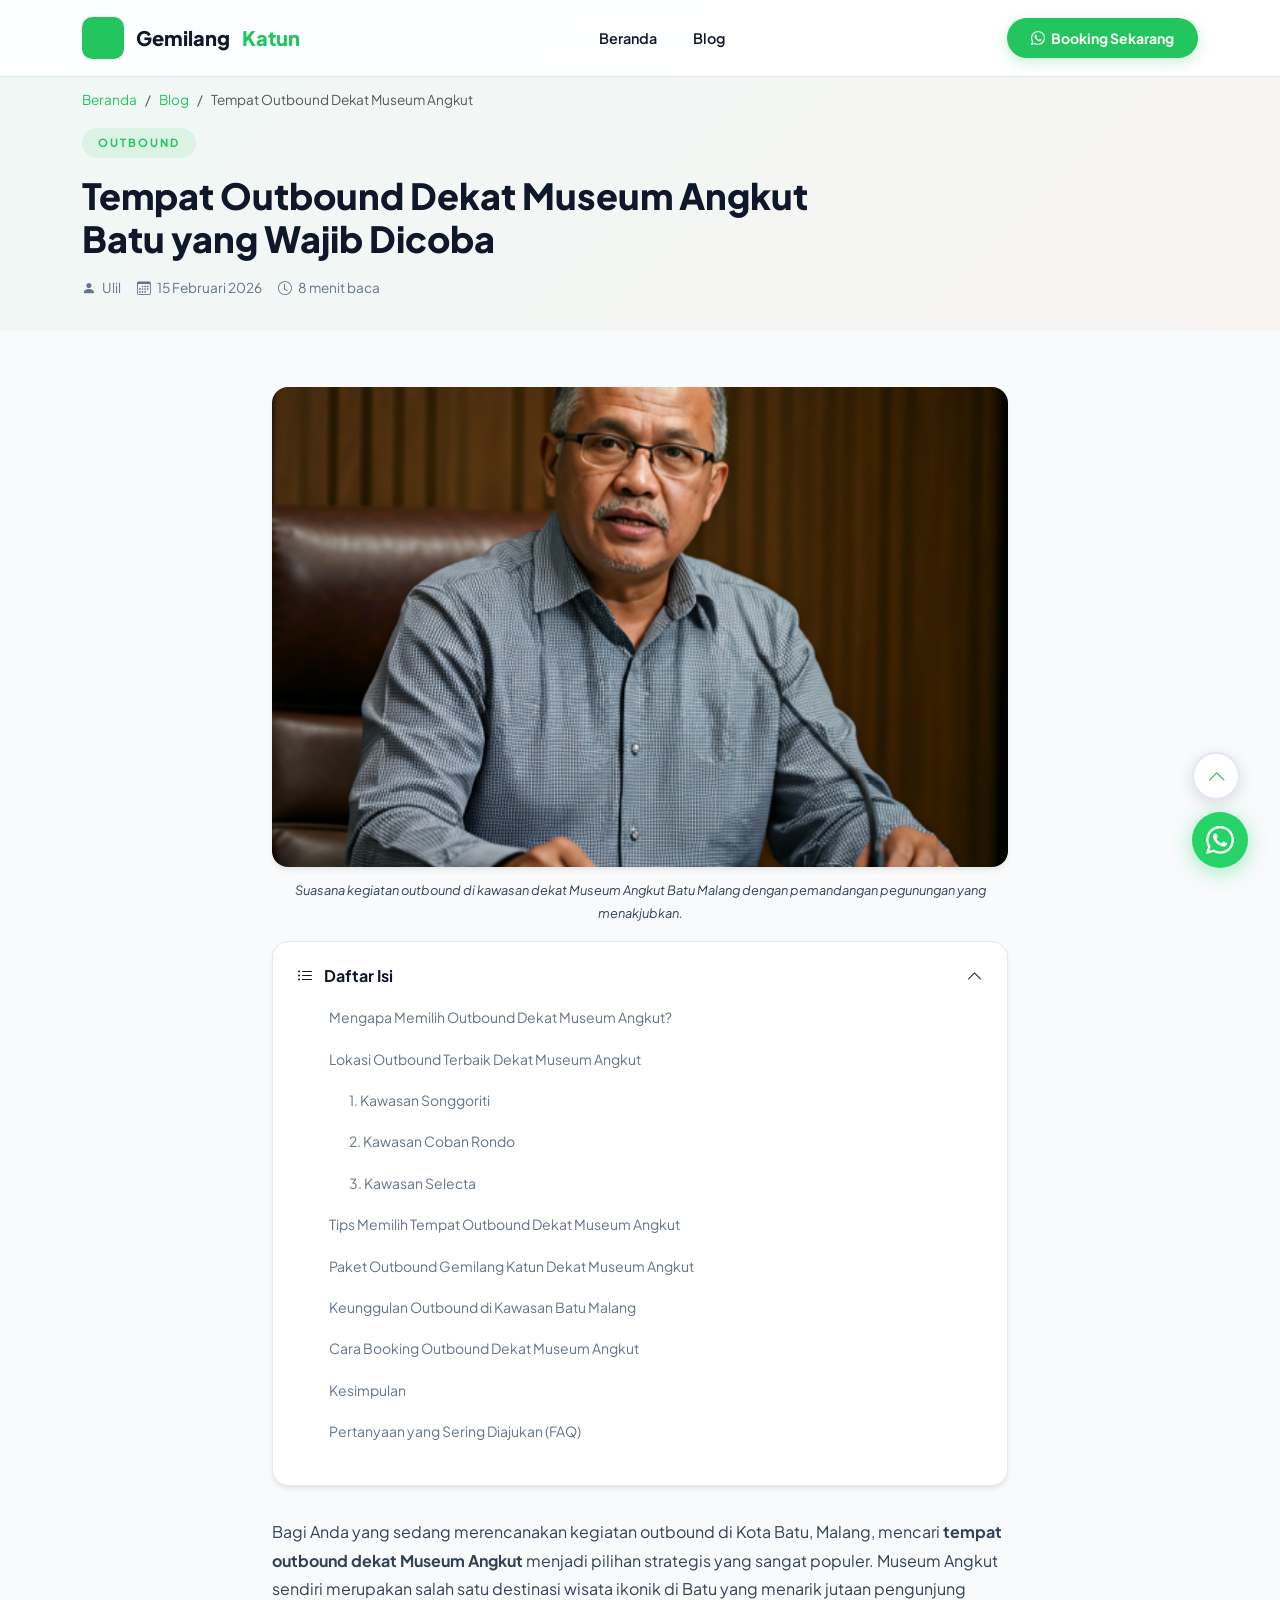
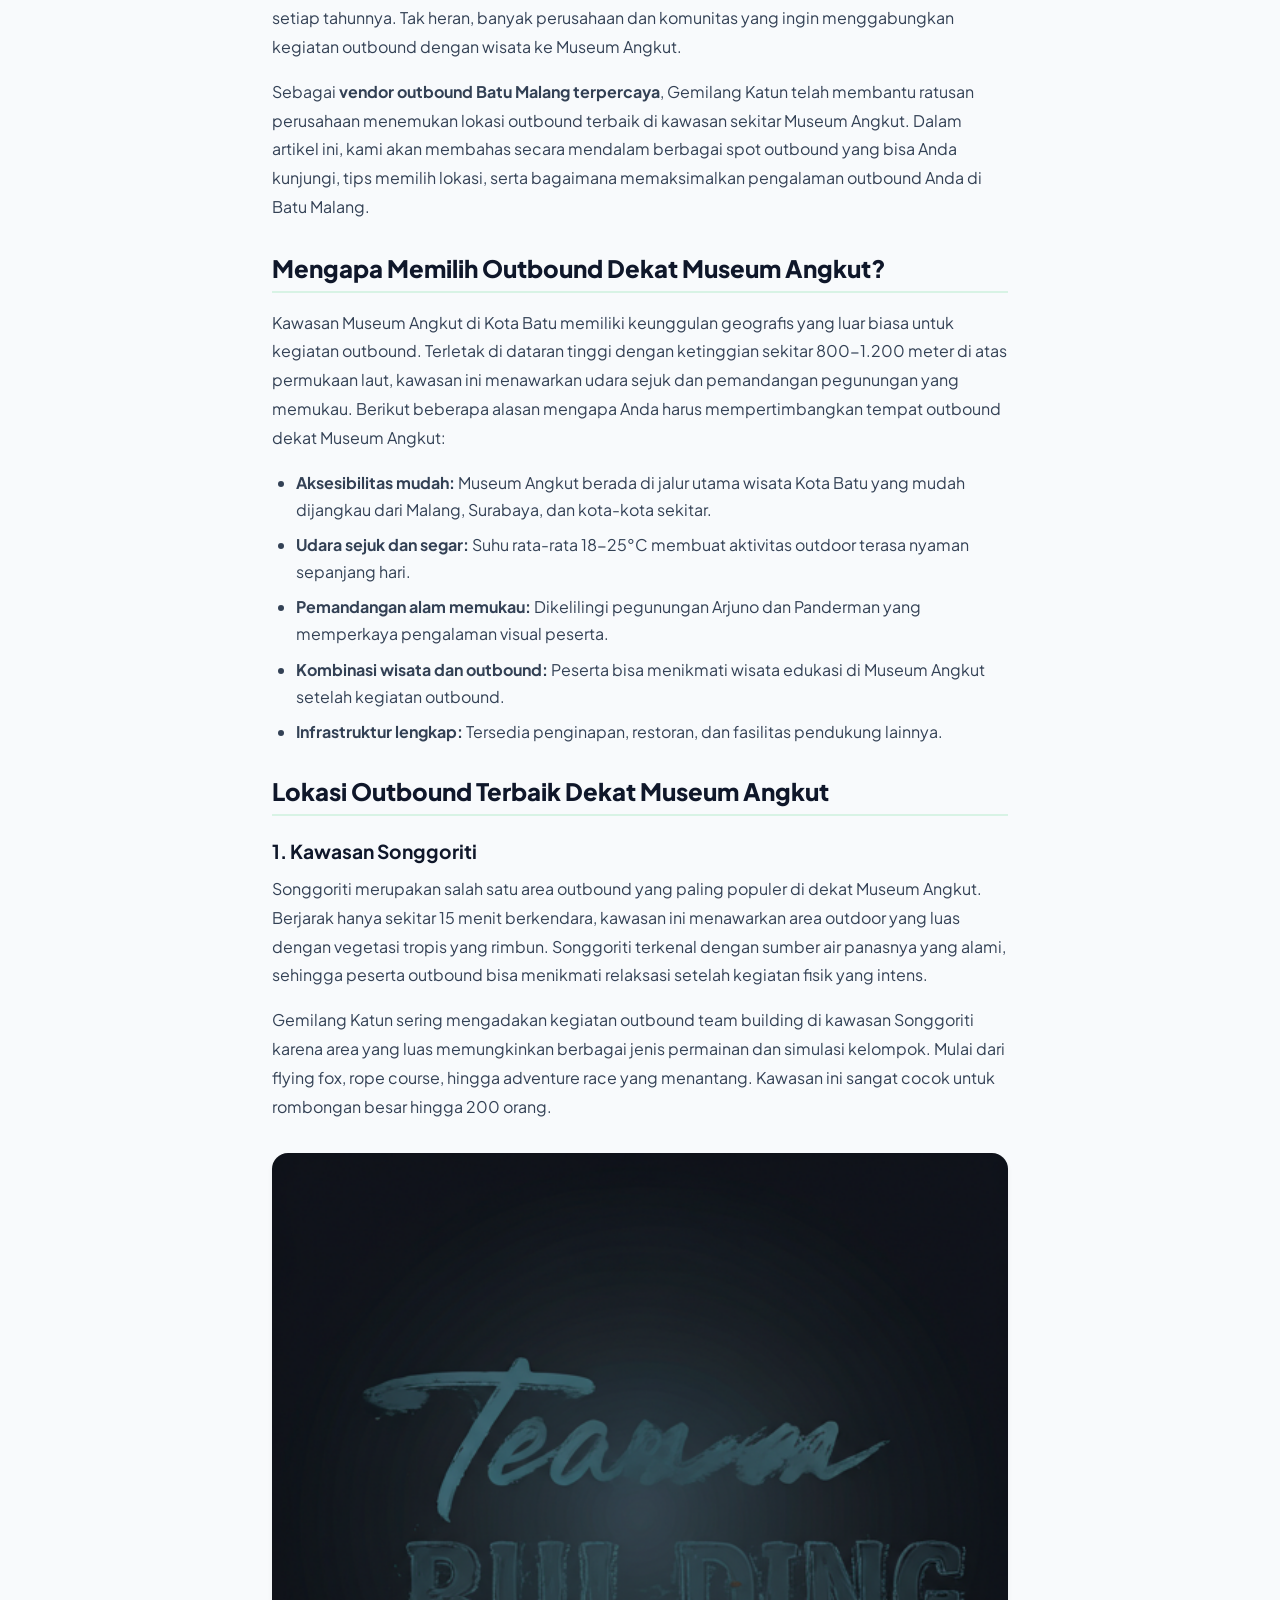
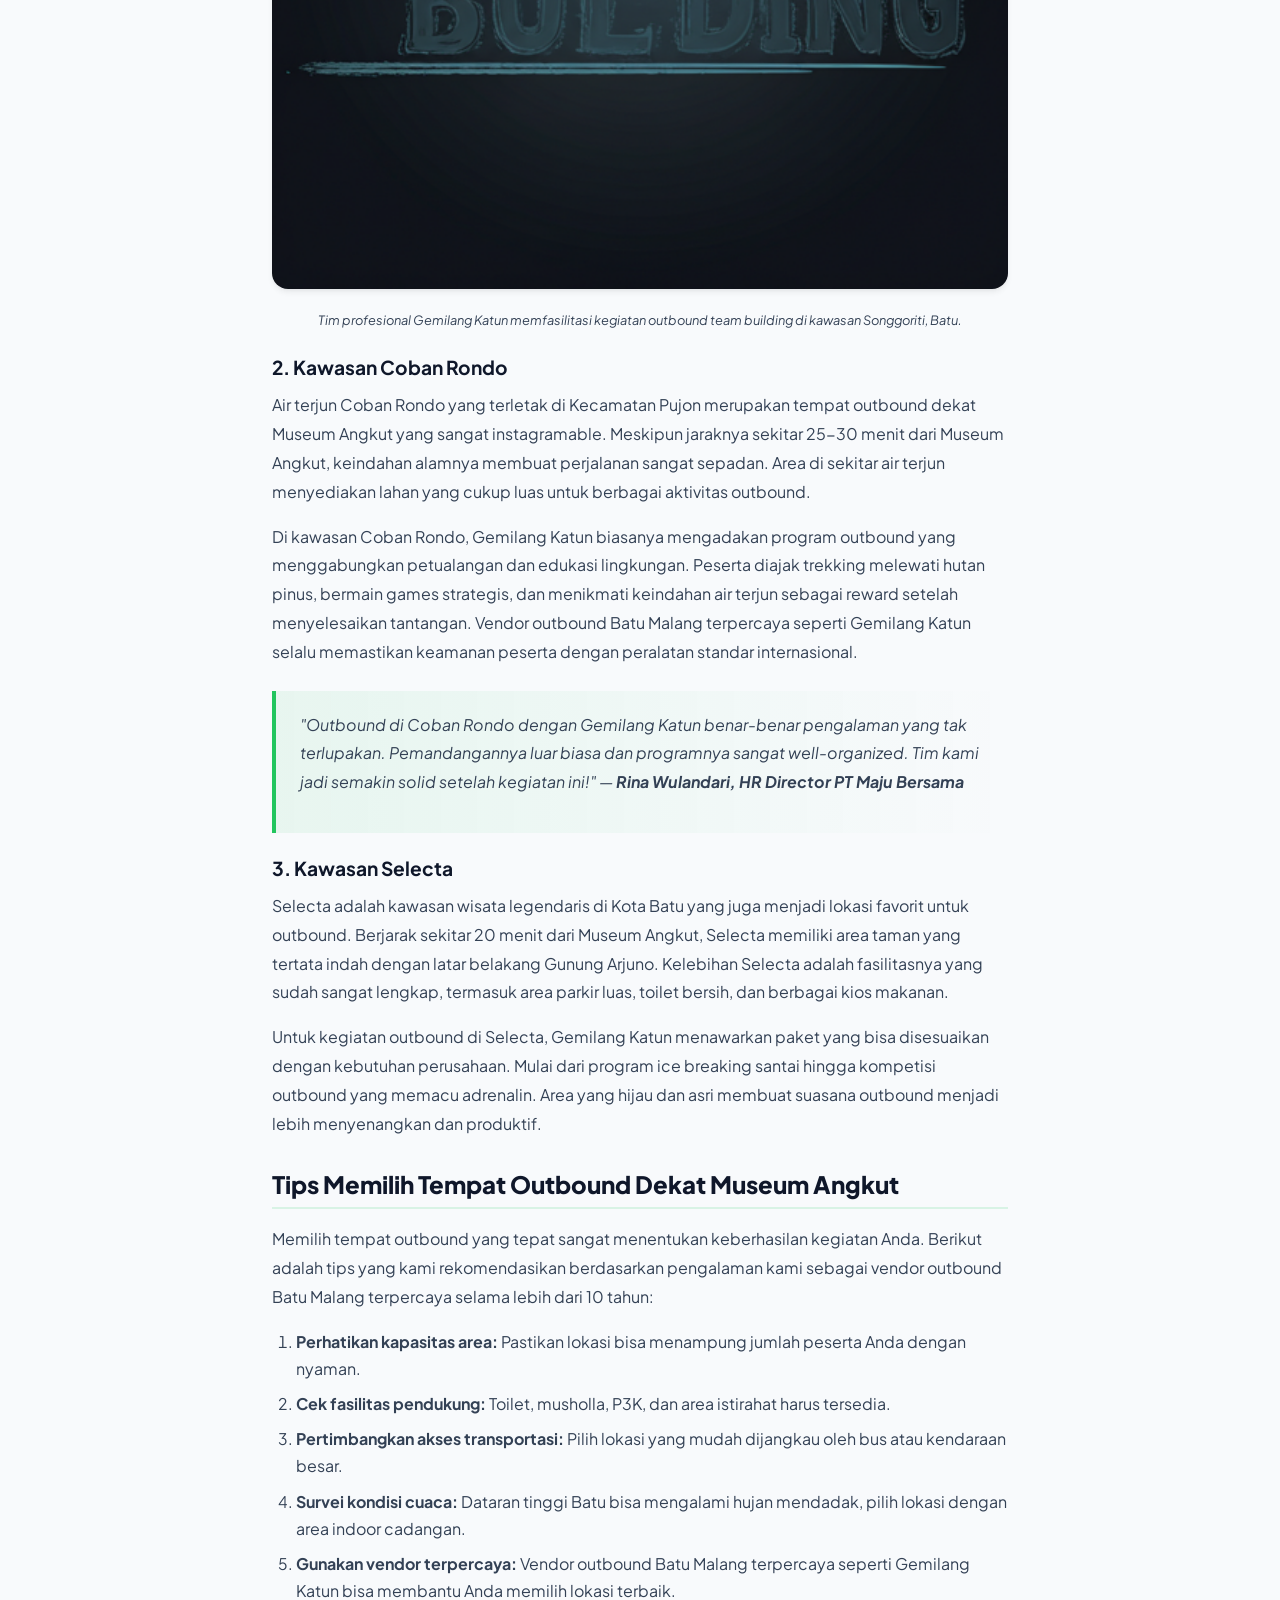
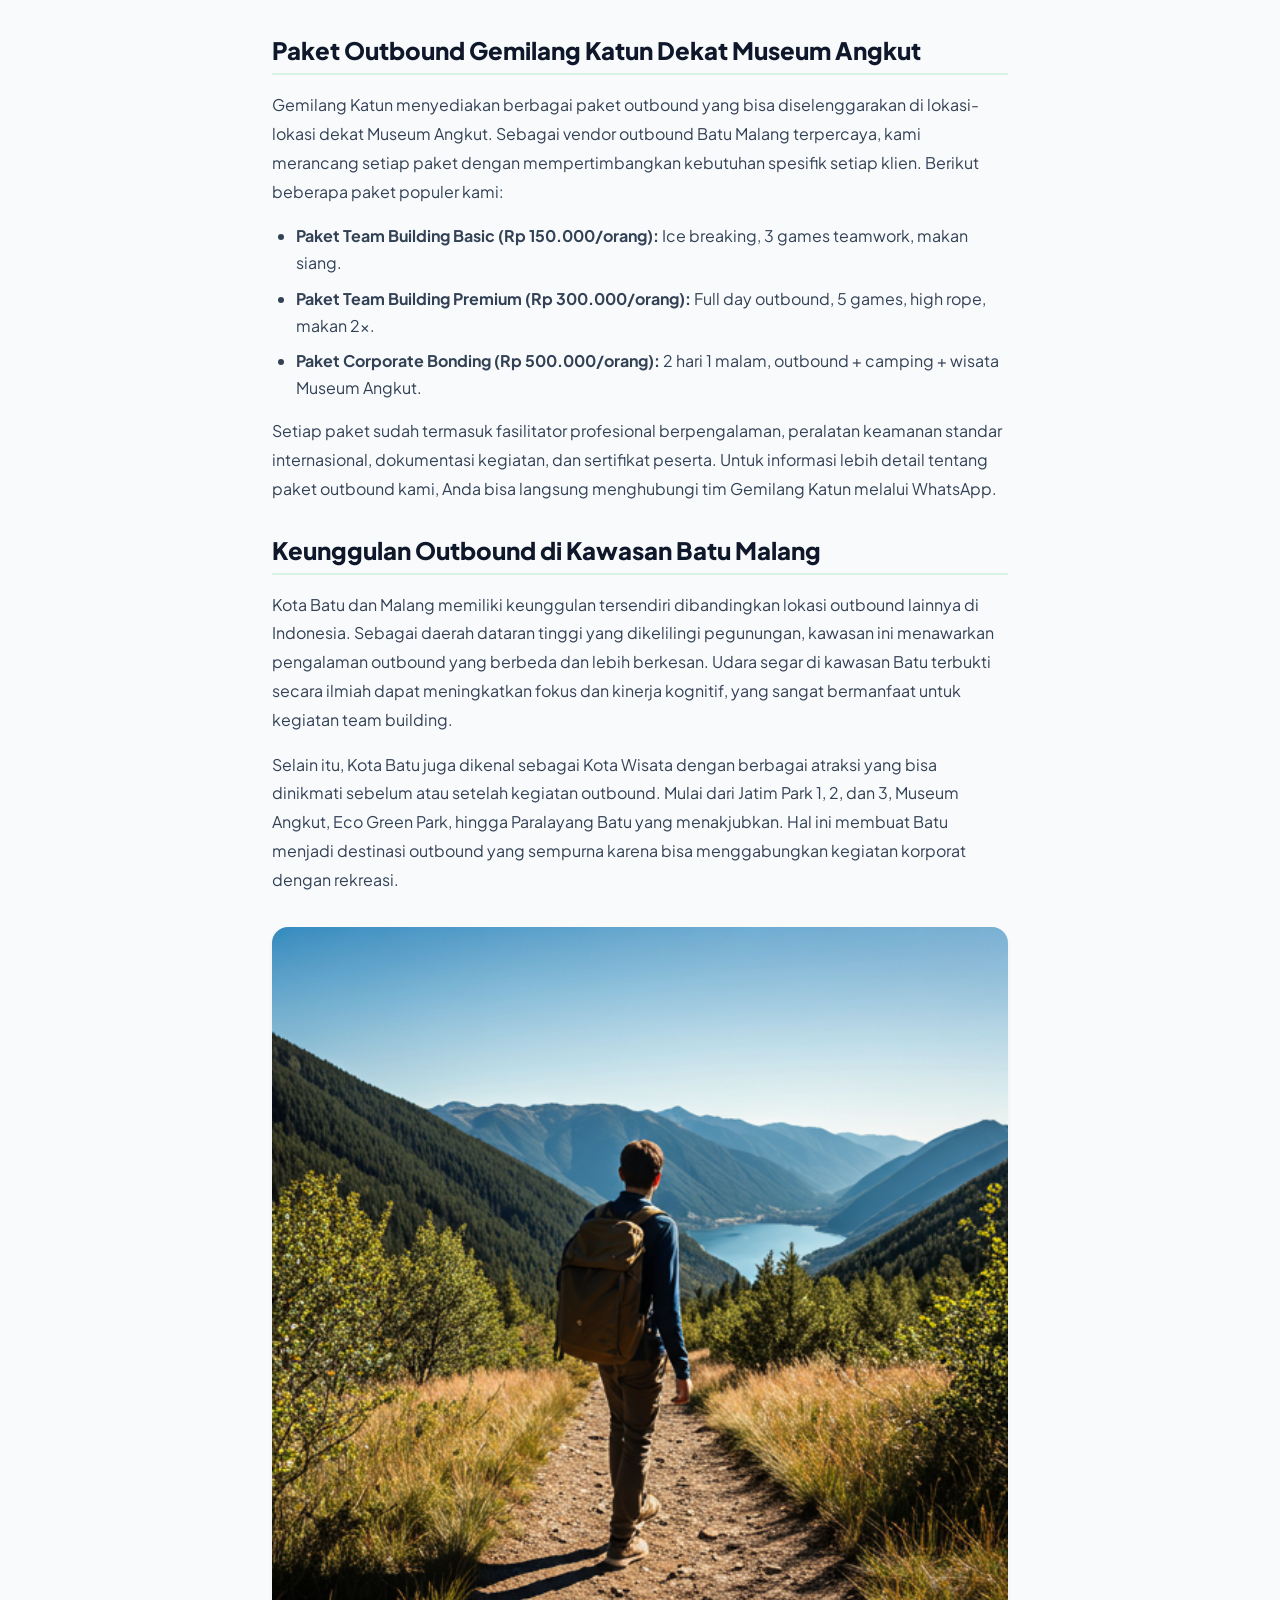
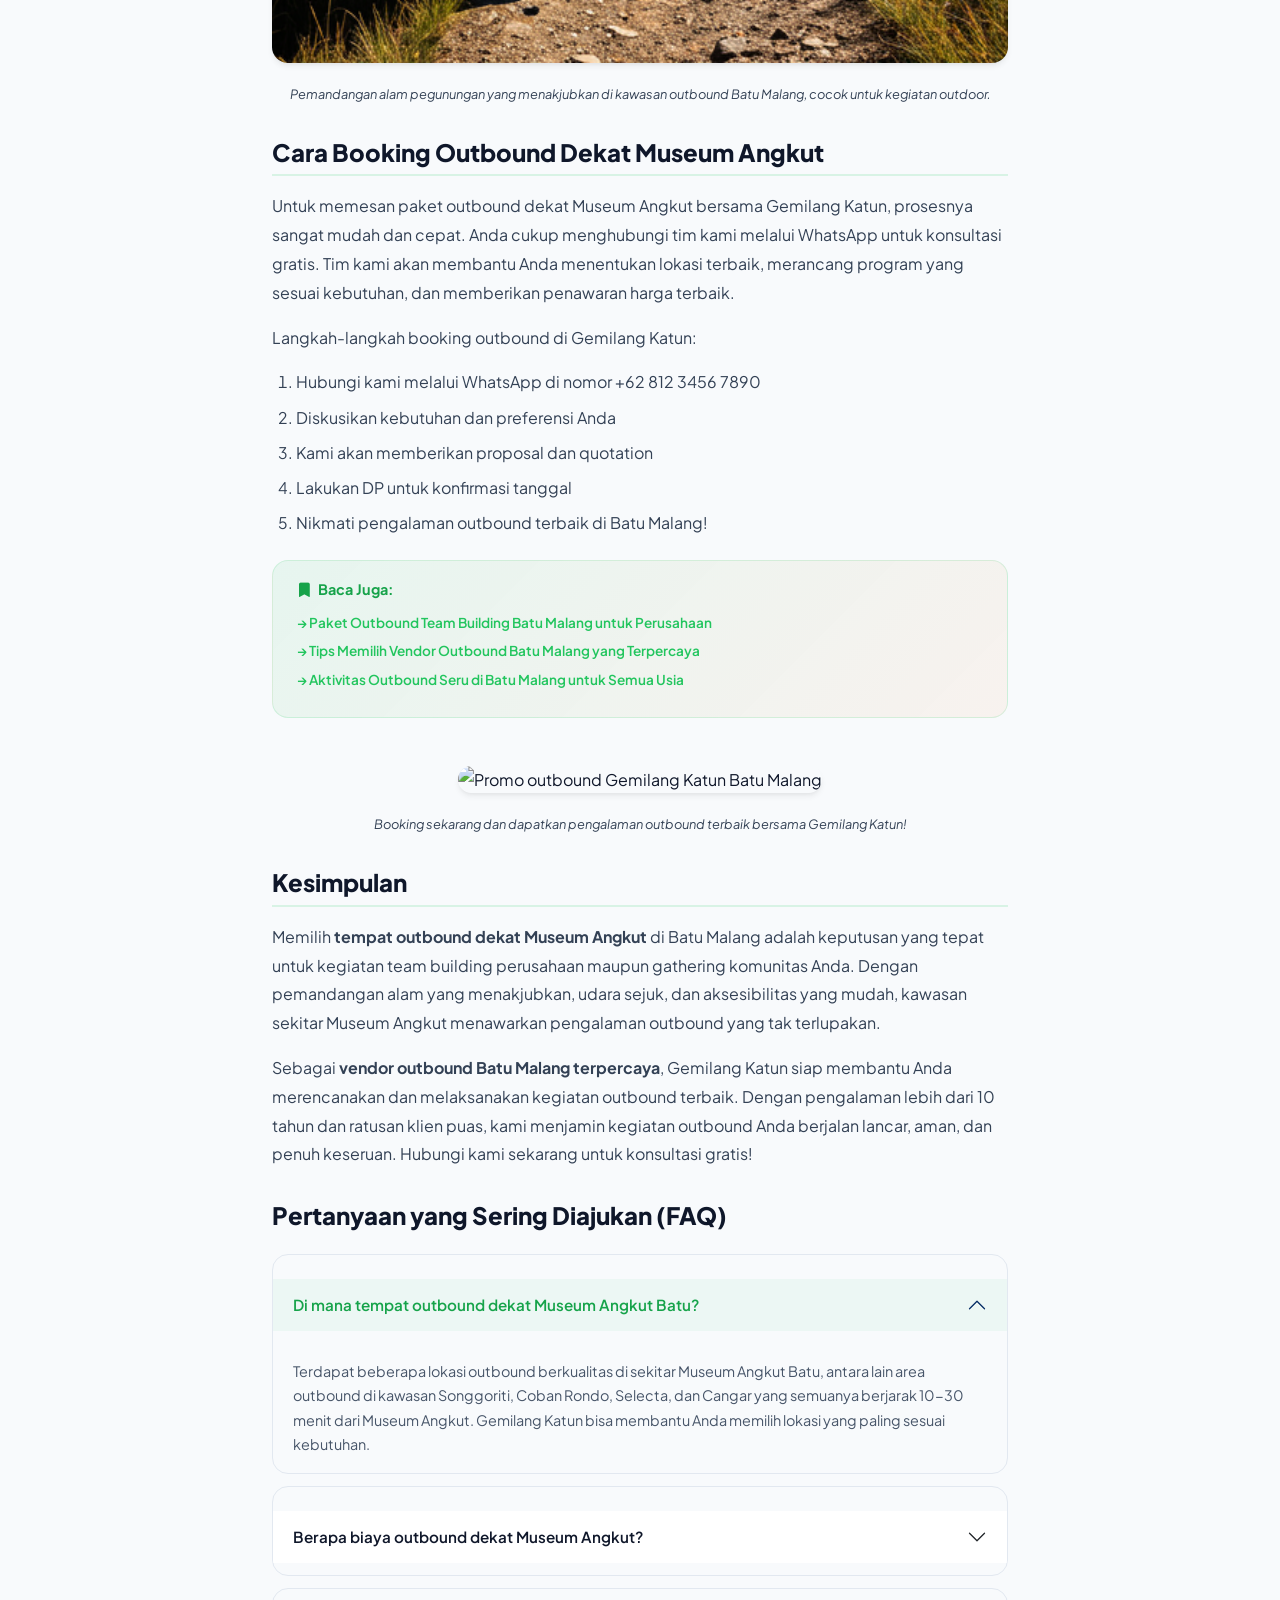
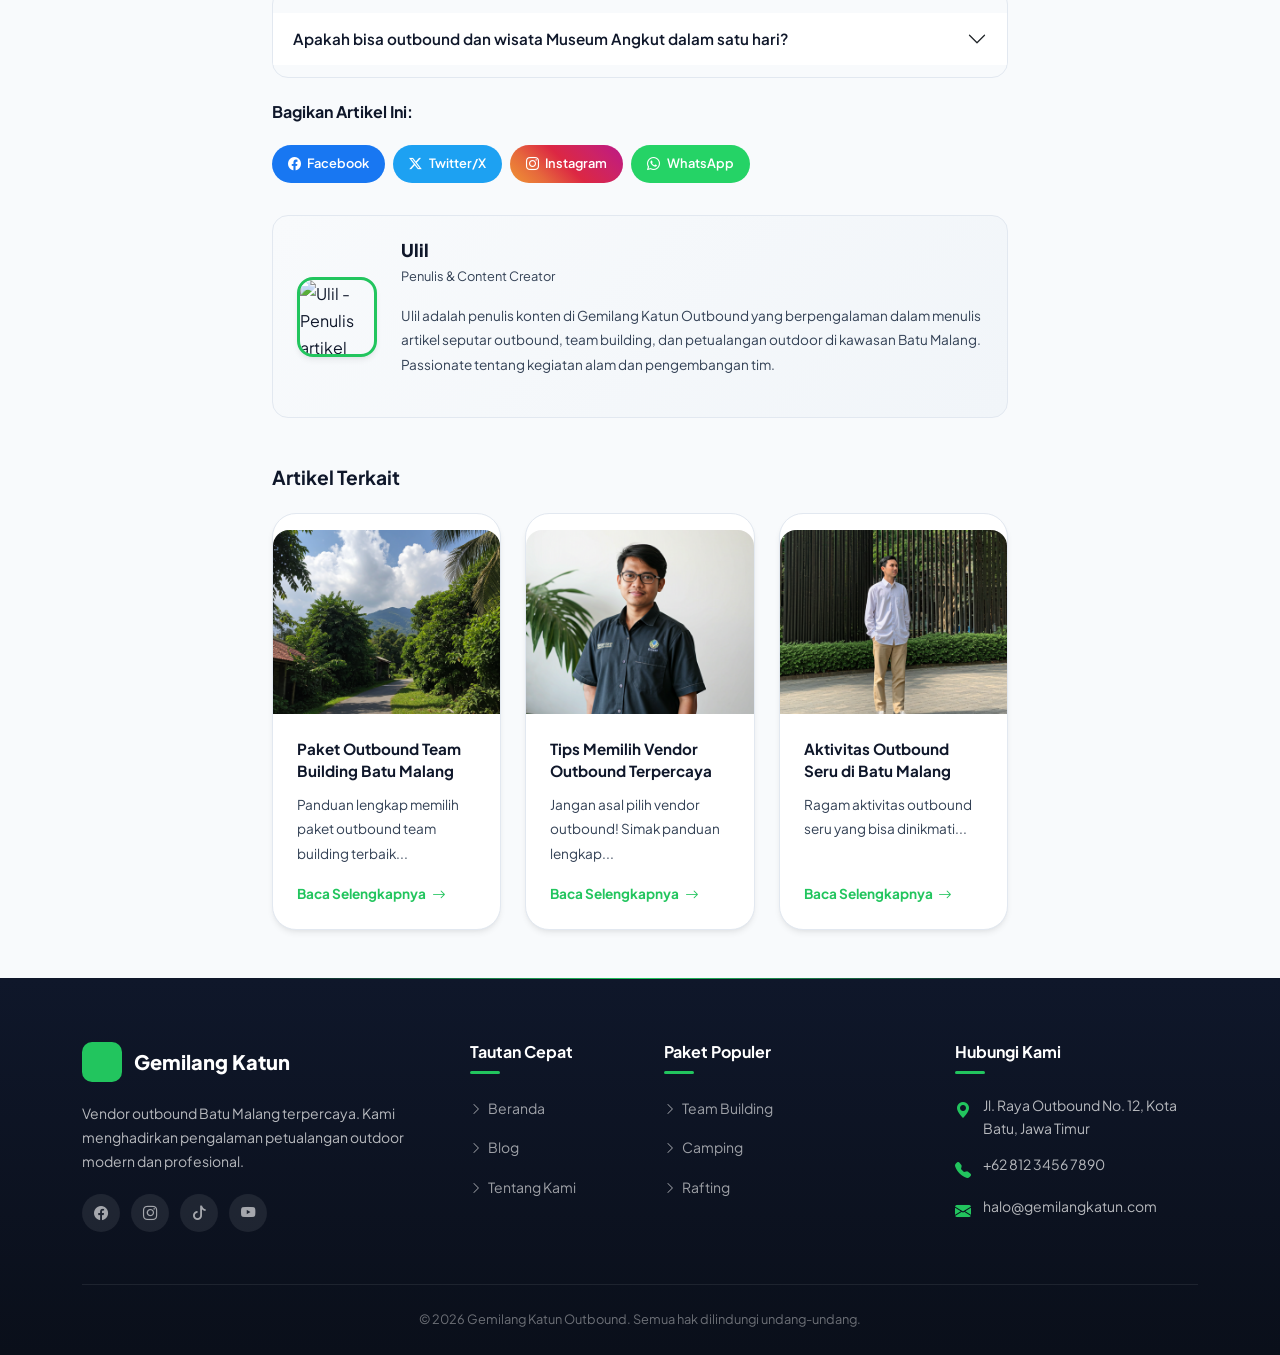
==== commit 55877c29: "Add files via upload" ====
--- a/artikel-1.html
+++ b/artikel-1.html
@@ -1,4 +1,4 @@
-<!DOCTYPE html>
+﻿<!DOCTYPE html>
 <html lang="id">
 
 <head>
@@ -20,7 +20,7 @@
     <meta property="og:url" content="https://www.gemilangkatun.com/artikel-1.html" />
     <meta property="og:site_name" content="Gemilang Katun Outbound" />
     <meta property="og:image"
-        content="https://lh3.googleusercontent.com/aida-public/[base64]" />
+        content="assets/img/google_img_1.webp" />
     <meta property="og:locale" content="id_ID" />
     <meta property="article:published_time" content="2026-02-15" />
     <meta property="article:author" content="Ulil" />
@@ -46,7 +46,7 @@
         "@type": "Article",
         "headline": "Tempat Outbound Dekat Museum Angkut Batu yang Wajib Dicoba",
         "description": "Temukan tempat outbound dekat Museum Angkut Batu Malang terbaik dengan pemandangan indah, fasilitas lengkap, dan harga terjangkau.",
-        "image": "https://lh3.googleusercontent.com/aida-public/[base64]",
+        "image": "assets/img/google_img_1.webp",
         "author": {"@type": "Person", "name": "Ulil"},
         "publisher": {
             "@type": "Organization",
@@ -135,7 +135,7 @@
             <div class="row justify-content-center">
                 <div class="col-lg-8">
                     <!-- Featured Image -->
-                    <img src="https://lh3.googleusercontent.com/aida-public/[base64]"
+                    <img src="assets/img/google_img_1.webp"
                         alt="Tempat outbound dekat Museum Angkut Batu Malang dengan pemandangan pegunungan"
                         class="article-featured-img w-100 mb-2" loading="eager" width="800" height="480" />
                     <p class="article-img-desc">Suasana kegiatan outbound di kawasan dekat Museum Angkut Batu Malang
@@ -199,7 +199,7 @@
                         fox, rope course, hingga adventure race yang menantang. Kawasan ini sangat cocok untuk rombongan
                         besar hingga 200 orang.</p>
 
-                    <img src="https://lh3.googleusercontent.com/aida-public/[base64]"
+                    <img src="assets/img/google_img_2.webp"
                         alt="Aktivitas outbound team building di kawasan Songgoriti Batu" class="w-100" loading="lazy"
                         width="800" height="400" />
                     <p class="article-img-desc">Tim profesional Gemilang Katun memfasilitasi kegiatan outbound team
@@ -290,7 +290,7 @@
                         destinasi outbound yang sempurna karena bisa menggabungkan kegiatan korporat dengan rekreasi.
                     </p>
 
-                    <img src="https://lh3.googleusercontent.com/aida-public/[base64]"
+                    <img src="assets/img/google_img_3.webp"
                         alt="Pemandangan alam pegunungan di kawasan outbound Batu Malang" class="w-100" loading="lazy"
                         width="800" height="400" />
                     <p class="article-img-desc">Pemandangan alam pegunungan yang menakjubkan di kawasan outbound Batu
@@ -421,7 +421,7 @@
                         <div class="col-md-4">
                             <div class="article-card">
                                 <div class="article-card-img-wrap">
-                                    <img src="https://lh3.googleusercontent.com/aida-public/[base64]"
+                                    <img src="assets/img/google_img_4.webp"
                                         alt="Paket outbound team building Batu Malang" loading="lazy" width="300"
                                         height="180" />
                                 </div>
@@ -438,7 +438,7 @@
                         <div class="col-md-4">
                             <div class="article-card">
                                 <div class="article-card-img-wrap">
-                                    <img src="https://lh3.googleusercontent.com/aida-public/[base64]"
+                                    <img src="assets/img/google_img_5.webp"
                                         alt="Tips memilih vendor outbound" loading="lazy" width="300" height="180" />
                                 </div>
                                 <div class="article-card-body">
@@ -454,7 +454,7 @@
                         <div class="col-md-4">
                             <div class="article-card">
                                 <div class="article-card-img-wrap">
-                                    <img src="https://lh3.googleusercontent.com/aida-public/[base64]"
+                                    <img src="assets/img/google_img_6.webp"
                                         alt="Aktivitas outbound seru di Batu Malang" loading="lazy" width="300"
                                         height="180" />
                                 </div>
@@ -571,4 +571,4 @@
     </script>
 </body>
 
-</html>+</html>
